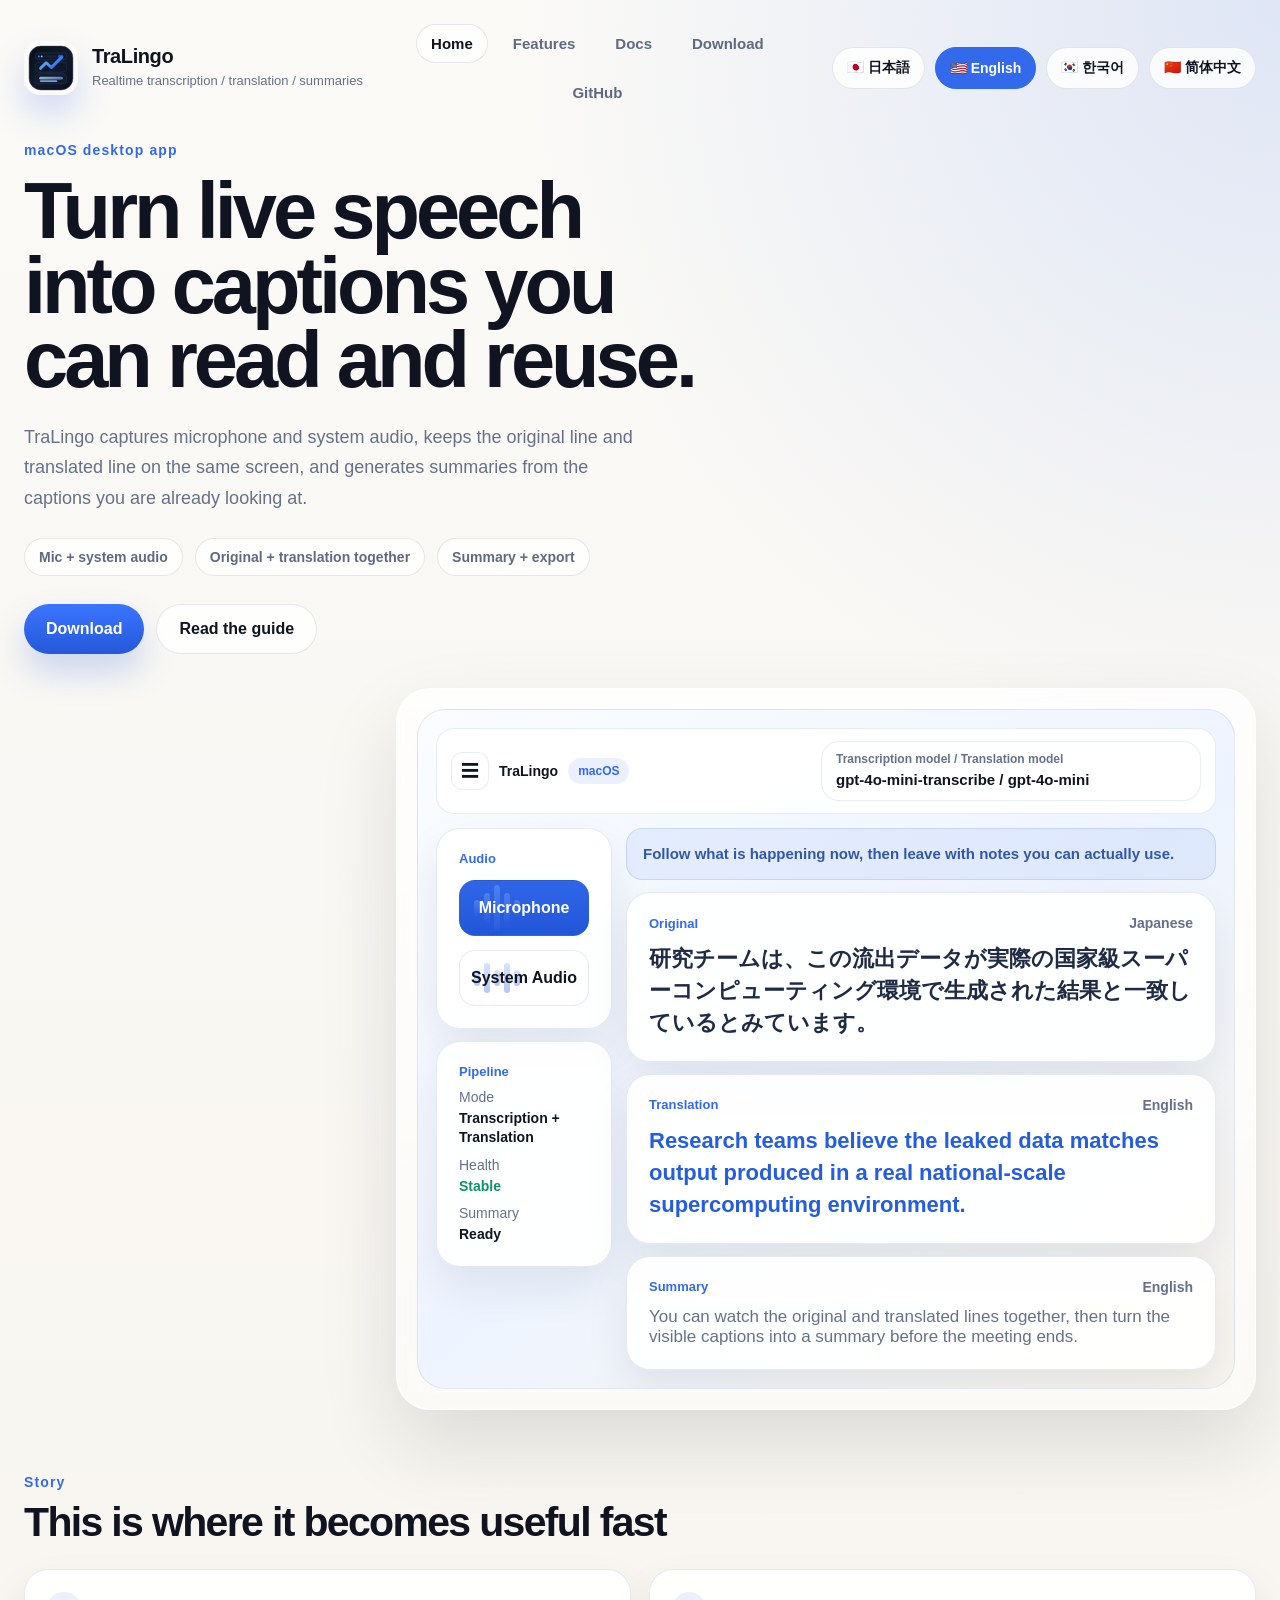
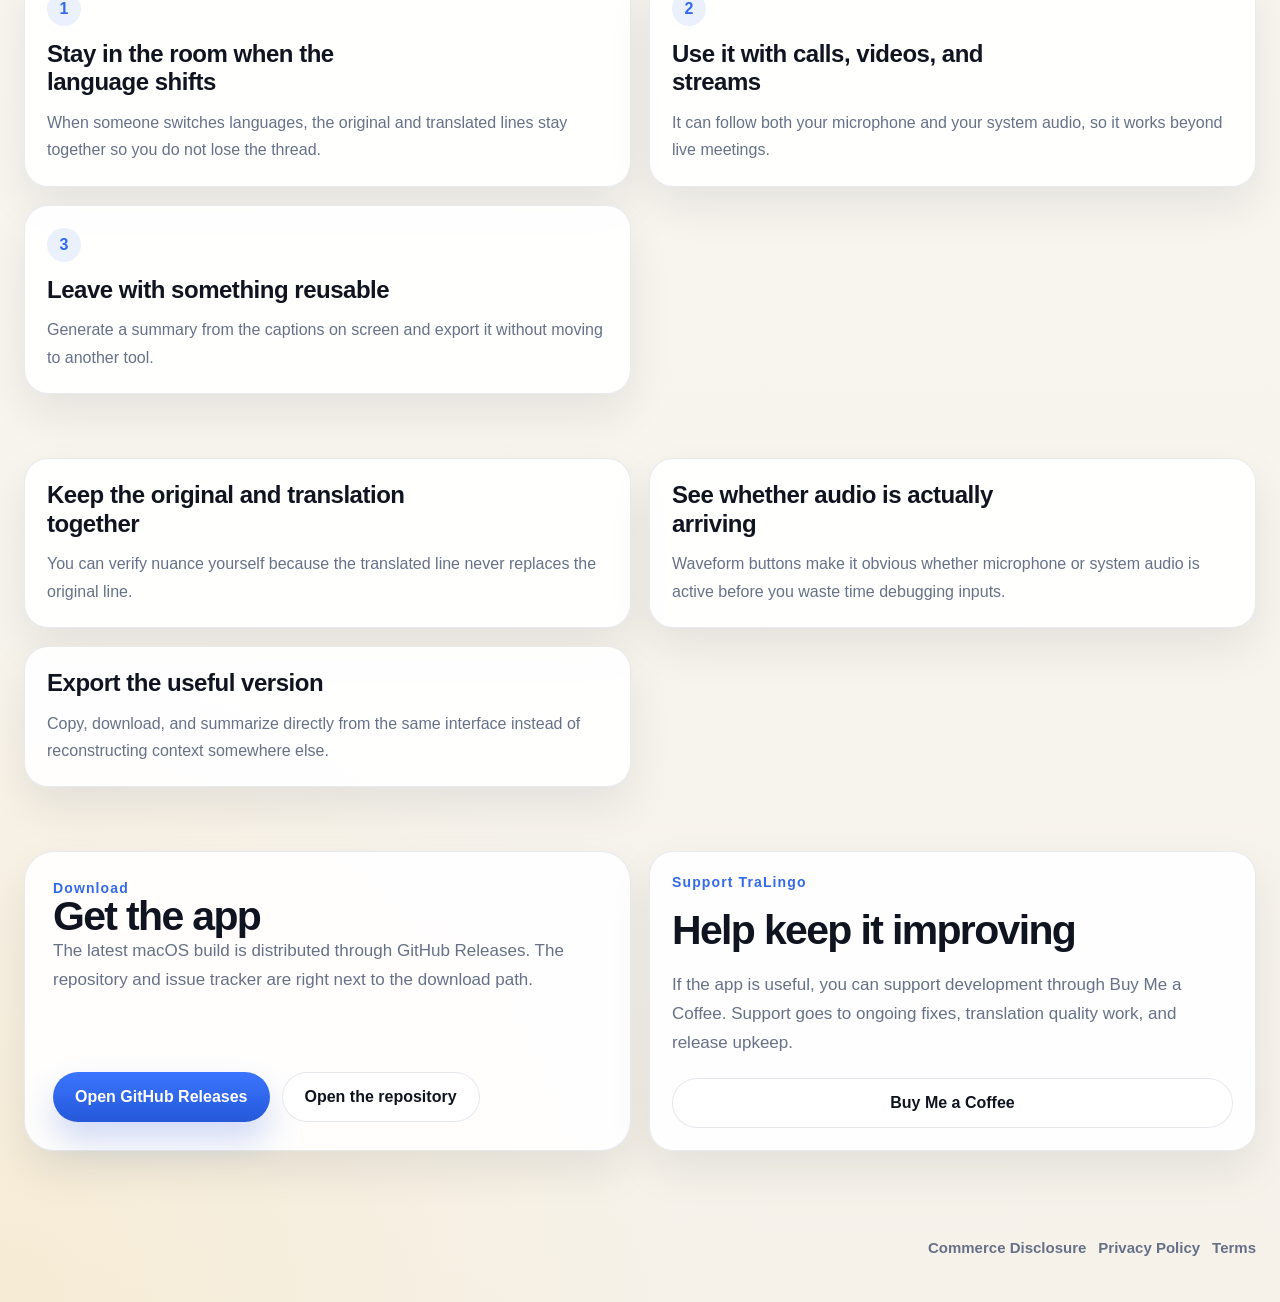
==== site/index.html @ 06166a8a "release: publish site and dmg" ====
<!DOCTYPE html>
<html lang="ja" data-page="home">
  <head>
    <meta charset="UTF-8" />
    <meta name="viewport" content="width=device-width, initial-scale=1.0" />
    <title>TraLingo</title>
    <meta
      name="description"
      content="TraLingo is a macOS app for live transcription, translation, summary generation, and export."
    />
    <link rel="icon" type="image/png" href="./assets/favicon.png" />
    <link rel="stylesheet" href="./styles.css" />
  </head>
  <body>
    <header class="site-header">
      <a class="brand-wrap" href="./index.html" aria-label="TraLingo Home">
        <img class="brand-mark" src="./assets/logo.svg" alt="TraLingo" />
        <div class="brand-copy">
          <div class="brand-name">TraLingo</div>
          <div class="brand-tag" data-i18n="brand_tag"></div>
        </div>
      </a>

      <nav class="nav-links">
        <a href="./index.html" data-i18n="nav_home"></a>
        <a href="./features.html" data-i18n="nav_features"></a>
        <a href="./docs.html" data-i18n="nav_docs"></a>
        <a href="https://github.com/nococoanolife/TraLingo/releases/latest" target="_blank" rel="noreferrer" data-i18n="nav_download"></a>
        <a href="https://github.com/nococoanolife/TraLingo" target="_blank" rel="noreferrer" data-i18n="nav_github"></a>
      </nav>

      <div class="lang-switcher">
        <button data-lang="ja">🇯🇵 日本語</button>
        <button data-lang="en">🇺🇸 English</button>
        <button data-lang="ko">🇰🇷 한국어</button>
        <button data-lang="zh">🇨🇳 简体中文</button>
      </div>
    </header>

    <main class="page">
      <section class="hero">
        <div class="hero-copy">
          <div class="eyebrow" data-i18n="home_eyebrow"></div>
          <h1 data-i18n="home_title"></h1>
          <p class="lede" data-i18n="home_lede"></p>

          <div class="hero-points">
            <span data-i18n="home_point_1"></span>
            <span data-i18n="home_point_2"></span>
            <span data-i18n="home_point_3"></span>
          </div>

          <div class="cta-row">
            <a class="button primary" href="https://github.com/nococoanolife/TraLingo/releases/latest" target="_blank" rel="noreferrer" data-i18n="home_cta_primary"></a>
            <a class="button secondary" href="./docs.html" data-i18n="home_cta_secondary"></a>
          </div>
        </div>

        <div class="hero-shot" aria-label="TraLingo UI preview">
          <div class="app-shell">
            <div class="app-topbar">
              <div class="app-left">
                <div class="app-menu">☰</div>
                <div class="app-title">TraLingo</div>
                <div class="app-badge">macOS</div>
              </div>
              <div class="app-model-chip">
                <div class="app-chip-label" data-i18n="home_mock_model_label"></div>
                <div class="app-chip-value">gpt-4o-mini-transcribe / gpt-4o-mini</div>
              </div>
            </div>

            <div class="app-body">
              <aside class="app-sidebar">
                <div class="sidebar-card">
                  <div class="sidebar-title" data-i18n="home_mock_audio_title"></div>
                  <button class="audio-toggle active">
                    <span class="audio-wave"><i></i><i class="mid"></i><i class="tall"></i><i class="mid"></i><i></i></span>
                    <span data-i18n="home_mock_mic_button"></span>
                  </button>
                  <button class="audio-toggle">
                    <span class="audio-wave"><i></i><i class="mid"></i><i></i><i class="mid"></i><i></i></span>
                    <span data-i18n="home_mock_system_button"></span>
                  </button>
                </div>

                <div class="sidebar-card">
                  <div class="sidebar-title" data-i18n="home_mock_pipeline_title"></div>
                  <div class="sidebar-row"><span data-i18n="home_mock_pipeline_mode_label"></span><strong data-i18n="home_mock_pipeline_mode_value"></strong></div>
                  <div class="sidebar-row"><span data-i18n="home_mock_pipeline_health_label"></span><strong class="ok" data-i18n="home_mock_pipeline_health_value"></strong></div>
                  <div class="sidebar-row"><span data-i18n="home_mock_pipeline_summary_label"></span><strong data-i18n="home_mock_pipeline_summary_value"></strong></div>
                </div>
              </aside>

              <section class="caption-panel">
                <div class="status-rail" data-i18n="home_mock_status"></div>

                <article class="caption-card">
                  <div class="caption-head">
                    <span class="caption-label" data-i18n="home_original_label"></span>
                    <span class="caption-meta" data-i18n="home_mock_original_meta"></span>
                  </div>
                  <p class="original-text" data-i18n="home_original_text"></p>
                </article>

                <article class="caption-card">
                  <div class="caption-head">
                    <span class="caption-label" data-i18n="home_translation_label"></span>
                    <span class="caption-meta" data-i18n="home_mock_translation_meta"></span>
                  </div>
                  <p class="translated-text" data-i18n="home_translation_text"></p>
                </article>

                <article class="caption-card summary-card">
                  <div class="caption-head">
                    <span class="caption-label" data-i18n="home_summary_label"></span>
                    <span class="caption-meta" data-i18n="home_mock_summary_meta"></span>
                  </div>
                  <p data-i18n="home_summary_text"></p>
                </article>
              </section>
            </div>
          </div>
        </div>
      </section>

      <section class="story">
        <div class="section-intro">
          <div class="eyebrow" data-i18n="story_eyebrow"></div>
          <h2 data-i18n="home_story_title"></h2>
        </div>

        <div class="story-grid">
          <article class="story-card">
            <span class="story-step">1</span>
            <h3 data-i18n="home_story_1_title"></h3>
            <p data-i18n="home_story_1_body"></p>
          </article>
          <article class="story-card">
            <span class="story-step">2</span>
            <h3 data-i18n="home_story_2_title"></h3>
            <p data-i18n="home_story_2_body"></p>
          </article>
          <article class="story-card">
            <span class="story-step">3</span>
            <h3 data-i18n="home_story_3_title"></h3>
            <p data-i18n="home_story_3_body"></p>
          </article>
        </div>
      </section>

      <section class="feature-strip">
        <article class="feature-card">
          <h3 data-i18n="home_feature_1_title"></h3>
          <p data-i18n="home_feature_1_body"></p>
        </article>
        <article class="feature-card">
          <h3 data-i18n="home_feature_2_title"></h3>
          <p data-i18n="home_feature_2_body"></p>
        </article>
        <article class="feature-card">
          <h3 data-i18n="home_feature_3_title"></h3>
          <p data-i18n="home_feature_3_body"></p>
        </article>
      </section>

      <section class="download-grid">
        <article class="download-panel">
          <div class="download-copy">
            <div class="eyebrow" data-i18n="nav_download"></div>
            <h2 data-i18n="home_download_title"></h2>
            <p data-i18n="home_download_body"></p>
          </div>

          <div class="download-actions">
            <a class="button primary" href="https://github.com/nococoanolife/TraLingo/releases/latest" target="_blank" rel="noreferrer" data-i18n="home_download_primary"></a>
            <a class="button secondary" href="https://github.com/nococoanolife/TraLingo" target="_blank" rel="noreferrer" data-i18n="home_download_secondary"></a>
          </div>
        </article>

        <article class="support-panel">
          <div class="eyebrow" data-i18n="support_eyebrow"></div>
          <h2 data-i18n="support_title"></h2>
          <p data-i18n="support_body"></p>
          <a class="button secondary" href="https://buymeacoffee.com/nococoanolife" target="_blank" rel="noreferrer" data-i18n="support_button"></a>
        </article>
      </section>
    </main>

    <footer class="site-footer">
      <div class="footer-links">
        <a href="./tokusho.html" data-i18n="nav_tokusho"></a>
        <a href="./privacy.html" data-i18n="nav_privacy"></a>
        <a href="./terms.html" data-i18n="nav_terms"></a>
      </div>
    </footer>

    <script src="./app.js"></script>
  </body>
</html>
---- site/styles.css ----
:root {
  color-scheme: light;
  --bg: #f6f2ea;
  --bg-top: #fbfaf7;
  --panel: rgba(255, 255, 255, 0.92);
  --panel-strong: rgba(255, 255, 255, 0.98);
  --border: rgba(44, 62, 102, 0.12);
  --text: #101420;
  --muted: #667188;
  --accent: #3369eb;
  --accent-soft: rgba(51, 105, 235, 0.1);
  --shadow: rgba(18, 28, 44, 0.12);
  --ok: #0f9169;
}

* {
  box-sizing: border-box;
}

html,
body {
  margin: 0;
  min-height: 100%;
  background:
    radial-gradient(circle at top right, rgba(51, 105, 235, 0.14), transparent 24%),
    radial-gradient(circle at bottom left, rgba(246, 204, 114, 0.18), transparent 22%),
    linear-gradient(180deg, var(--bg-top) 0%, var(--bg) 100%);
  color: var(--text);
  font-family:
    "SF Pro Display",
    "Avenir Next",
    "Helvetica Neue",
    "Noto Sans JP",
    "Noto Sans KR",
    "PingFang SC",
    sans-serif;
}

a {
  color: inherit;
  text-decoration: none;
}

img {
  max-width: 100%;
  display: block;
}

h1,
h2,
h3,
p {
  margin: 0;
}

.site-header,
.page,
.legal-main,
.site-footer {
  width: min(1400px, calc(100vw - 48px));
  margin: 0 auto;
}

.site-header {
  display: grid;
  grid-template-columns: auto 1fr auto;
  align-items: center;
  gap: 18px;
  padding: 24px 0 0;
}

.brand-wrap {
  display: inline-flex;
  align-items: center;
  gap: 14px;
  min-width: 0;
}

.brand-mark {
  width: 54px;
  height: 54px;
  border-radius: 16px;
  box-shadow: 0 18px 34px rgba(51, 105, 235, 0.22);
  flex-shrink: 0;
}

.brand-copy {
  min-width: 0;
}

.brand-name {
  font-size: 20px;
  font-weight: 800;
  letter-spacing: -0.02em;
}

.brand-tag {
  margin-top: 4px;
  font-size: 13px;
  line-height: 1.45;
  color: var(--muted);
}

.nav-links {
  display: inline-flex;
  align-items: center;
  justify-content: center;
  gap: 10px;
  flex-wrap: wrap;
  min-width: 0;
}

.nav-links a {
  padding: 10px 14px;
  border: 1px solid transparent;
  border-radius: 999px;
  font-size: 15px;
  font-weight: 700;
  color: #5f6a82;
  transition: background 160ms ease, border-color 160ms ease, color 160ms ease;
}

.nav-links a:hover,
.nav-links a.active {
  background: rgba(255, 255, 255, 0.76);
  border-color: var(--border);
  color: var(--text);
}

.lang-switcher {
  display: inline-flex;
  align-items: center;
  gap: 10px;
  flex-wrap: wrap;
  justify-content: flex-end;
}

.lang-switcher button {
  border: 1px solid var(--border);
  background: rgba(255, 255, 255, 0.82);
  color: var(--text);
  border-radius: 999px;
  min-height: 42px;
  padding: 0 14px;
  font-size: 14px;
  font-weight: 700;
  cursor: pointer;
  transition: transform 160ms ease, border-color 160ms ease, background 160ms ease;
}

.lang-switcher button:hover {
  transform: translateY(-1px);
}

.lang-switcher button.active {
  background: var(--accent);
  border-color: var(--accent);
  color: #fff;
}

.page,
.legal-main {
  padding: 30px 0 88px;
}

.hero {
  display: grid;
  grid-template-columns: minmax(0, 0.88fr) minmax(0, 1.12fr);
  gap: 34px;
  align-items: center;
}

.eyebrow {
  font-size: 14px;
  font-weight: 800;
  color: var(--accent);
  letter-spacing: 0.08em;
}

h1 {
  margin-top: 16px;
  font-size: clamp(44px, 6.2vw, 92px);
  line-height: 0.94;
  letter-spacing: -0.05em;
  max-width: 680px;
}

h2 {
  font-size: clamp(32px, 3.2vw, 48px);
  line-height: 1;
  letter-spacing: -0.04em;
}

h3 {
  font-size: 24px;
  line-height: 1.2;
  letter-spacing: -0.02em;
}

.lede,
.story-card p,
.feature-card p,
.feature-detail-card p,
.download-copy p,
.support-panel p,
.legal-card p,
.step-card p {
  color: var(--muted);
  line-height: 1.7;
}

.lede {
  margin-top: 24px;
  max-width: 620px;
  font-size: 18px;
}

.hero-points,
.cta-row,
.download-actions,
.footer-links {
  display: flex;
  gap: 12px;
  flex-wrap: wrap;
}

.hero-points {
  margin-top: 24px;
}

.hero-points span {
  padding: 10px 14px;
  border-radius: 999px;
  background: rgba(255, 255, 255, 0.76);
  border: 1px solid var(--border);
  color: #5f6a82;
  font-size: 14px;
  font-weight: 700;
}

.cta-row {
  margin-top: 28px;
}

.button {
  display: inline-flex;
  align-items: center;
  justify-content: center;
  min-height: 50px;
  padding: 0 22px;
  border-radius: 999px;
  font-weight: 800;
  transition: transform 160ms ease;
}

.button:hover {
  transform: translateY(-1px);
}

.button.primary {
  background: linear-gradient(180deg, #3b75ff, #2558d9);
  color: #fff;
  box-shadow: 0 18px 34px rgba(37, 88, 217, 0.22);
}

.button.secondary {
  background: rgba(255, 255, 255, 0.82);
  border: 1px solid var(--border);
  color: var(--text);
}

.hero-shot {
  width: min(100%, 860px);
  margin-left: auto;
  padding: 20px;
  border-radius: 34px;
  background: linear-gradient(180deg, rgba(255, 255, 255, 0.76), rgba(255, 255, 255, 0.44));
  border: 1px solid rgba(255, 255, 255, 0.92);
  box-shadow: 0 34px 80px var(--shadow);
  backdrop-filter: blur(18px);
  overflow: hidden;
}

.app-shell {
  border-radius: 28px;
  padding: 18px;
  background: linear-gradient(145deg, #fafcff 0%, #eef4ff 52%, #f9f5ee 100%);
  border: 1px solid rgba(92, 112, 152, 0.14);
  overflow: hidden;
}

.app-topbar {
  display: flex;
  justify-content: space-between;
  align-items: center;
  gap: 14px;
  padding: 12px 14px;
  border-radius: 18px;
  background: rgba(255, 255, 255, 0.92);
  border: 1px solid rgba(96, 120, 168, 0.14);
}

.app-left {
  display: flex;
  align-items: center;
  gap: 10px;
  min-width: 0;
}

.app-menu {
  width: 38px;
  height: 38px;
  border-radius: 12px;
  display: inline-flex;
  align-items: center;
  justify-content: center;
  background: #fff;
  border: 1px solid rgba(86, 104, 142, 0.12);
  font-size: 18px;
}

.app-title {
  font-size: 14px;
  font-weight: 800;
}

.app-badge {
  padding: 6px 10px;
  border-radius: 999px;
  background: var(--accent-soft);
  color: var(--accent);
  font-size: 12px;
  font-weight: 800;
}

.app-model-chip {
  min-width: 0;
  width: min(100%, 380px);
  padding: 10px 14px;
  border-radius: 18px;
  background: rgba(255, 255, 255, 0.88);
  border: 1px solid rgba(86, 104, 142, 0.12);
}

.app-chip-label {
  font-size: 12px;
  color: var(--muted);
  font-weight: 700;
}

.app-chip-value {
  margin-top: 4px;
  font-size: 15px;
  font-weight: 800;
  line-height: 1.35;
  overflow-wrap: anywhere;
}

.app-body {
  display: grid;
  grid-template-columns: 176px minmax(0, 1fr);
  gap: 14px;
  margin-top: 14px;
  min-width: 0;
}

.app-sidebar {
  width: auto;
  min-width: 0;
  display: flex;
  flex-direction: column;
  gap: 12px;
}

.sidebar-card,
.caption-card,
.story-card,
.feature-card,
.feature-detail-card,
.download-panel,
.support-panel,
.legal-card,
.step-card {
  border: 1px solid rgba(86, 104, 142, 0.14);
  background: var(--panel);
  box-shadow: 0 20px 44px rgba(16, 24, 40, 0.08);
}

.sidebar-card,
.story-card,
.feature-card,
.feature-detail-card,
.support-panel,
.legal-card,
.step-card {
  padding: 22px;
  border-radius: 24px;
}

.sidebar-title,
.caption-label {
  font-size: 13px;
  font-weight: 800;
  color: var(--accent);
}

.audio-toggle {
  position: relative;
  width: 100%;
  min-height: 56px;
  margin-top: 14px;
  border-radius: 16px;
  border: 1px solid rgba(86, 104, 142, 0.14);
  background: #fff;
  color: var(--text);
  cursor: pointer;
  overflow: hidden;
  font-size: 16px;
  font-weight: 800;
}

.audio-toggle.active {
  background: linear-gradient(180deg, #2f66e7, #2256d8);
  color: #fff;
}

.audio-toggle > span:last-child {
  position: relative;
  z-index: 1;
}

.audio-wave {
  position: absolute;
  inset: 0;
  display: flex;
  align-items: center;
  justify-content: stretch;
  gap: 4px;
  padding: 0 14px;
  opacity: 0.36;
}

.audio-wave i {
  display: block;
  width: 6px;
  height: 30%;
  border-radius: 999px;
  background: linear-gradient(180deg, #8cb3ff 0%, #2f66e7 100%);
}

.audio-wave i.mid {
  height: 56%;
}

.audio-wave i.tall {
  height: 86%;
}

.sidebar-row {
  display: flex;
  flex-direction: column;
  align-items: flex-start;
  margin-top: 10px;
  gap: 4px;
  font-size: 14px;
  color: var(--muted);
}

.sidebar-row strong {
  color: var(--text);
  text-align: left;
  line-height: 1.35;
  overflow-wrap: anywhere;
}

.sidebar-row .ok {
  color: var(--ok);
}

.caption-panel {
  flex: 1;
  display: flex;
  flex-direction: column;
  gap: 12px;
  min-width: 0;
}

.status-rail {
  padding: 14px 16px;
  border-radius: 16px;
  background: rgba(47, 102, 231, 0.08);
  border: 1px solid rgba(71, 116, 217, 0.18);
  color: #3157a5;
  font-size: 15px;
  line-height: 1.5;
  font-weight: 700;
  overflow-wrap: anywhere;
}

.caption-card {
  padding: 22px;
  border-radius: 24px;
  min-width: 0;
  overflow: hidden;
}

.caption-head {
  display: flex;
  justify-content: space-between;
  align-items: center;
  gap: 10px;
  margin-bottom: 12px;
}

.caption-meta {
  font-size: 14px;
  color: var(--muted);
  font-weight: 700;
}

.original-text,
.translated-text {
  font-size: 22px;
  line-height: 1.45;
  word-break: break-word;
  overflow-wrap: anywhere;
}

.original-text {
  font-weight: 760;
  color: #1f2b44;
}

.translated-text {
  font-weight: 760;
  color: #255edd;
}

.summary-card p {
  font-size: 17px;
  color: var(--muted);
}

.story,
.feature-strip,
.download-grid,
.legal-page,
.feature-detail-grid,
.steps-grid,
.screenshot-section {
  margin-top: 64px;
}

.section-intro {
  display: flex;
  flex-direction: column;
  gap: 12px;
  margin-bottom: 26px;
}

.section-intro.compact {
  margin-bottom: 18px;
}

.story-grid,
.feature-strip,
.feature-detail-grid,
.steps-grid,
.screenshot-grid,
.download-grid {
  display: grid;
  grid-template-columns: repeat(3, minmax(0, 1fr));
  gap: 18px;
}

.story-step {
  display: inline-flex;
  align-items: center;
  justify-content: center;
  width: 34px;
  height: 34px;
  border-radius: 999px;
  background: var(--accent-soft);
  color: var(--accent);
  font-weight: 800;
  margin-bottom: 14px;
}

.story-card h3,
.feature-card h3,
.feature-detail-card h3,
.step-card h3 {
  max-width: 28ch;
}

.story-card p,
.feature-card p,
.feature-detail-card p,
.step-card p {
  margin-top: 12px;
  font-size: 16px;
}

.download-grid {
  grid-template-columns: minmax(0, 1.3fr) minmax(320px, 0.7fr);
}

.download-panel,
.support-panel {
  display: flex;
  flex-direction: column;
  justify-content: space-between;
  gap: 20px;
}

.download-panel {
  padding: 28px;
  border-radius: 30px;
}

.download-copy p,
.support-panel p {
  font-size: 17px;
}

.support-panel {
  min-height: 100%;
}

.screenshot-grid {
  grid-template-columns: repeat(3, minmax(0, 1fr));
}

.shot-placeholder {
  min-height: 220px;
  border-radius: 22px;
  border: 1px dashed rgba(86, 104, 142, 0.24);
  background: rgba(255, 255, 255, 0.64);
  display: flex;
  align-items: center;
  justify-content: center;
  padding: 24px;
  color: var(--muted);
  font-size: 15px;
  line-height: 1.6;
  text-align: center;
}

.shot-placeholder.small {
  min-height: 160px;
  margin-top: 16px;
}

.site-footer {
  display: flex;
  justify-content: flex-end;
  padding: 0 0 46px;
}

.footer-links {
  justify-content: flex-end;
}

.footer-links a {
  color: var(--muted);
  font-size: 15px;
  font-weight: 600;
}

.legal-page {
  display: flex;
  flex-direction: column;
  gap: 18px;
}

.legal-card h3 {
  font-size: 20px;
  margin-bottom: 10px;
}

.legal-card p,
.legal-card li,
.legal-card dd {
  font-size: 16px;
  color: var(--muted);
  line-height: 1.75;
}

.legal-card dl {
  display: grid;
  grid-template-columns: 200px 1fr;
  gap: 12px 18px;
}

.legal-card dt {
  font-weight: 800;
}

.legal-note {
  padding: 14px 16px;
  border-radius: 16px;
  background: rgba(47, 102, 231, 0.08);
  border: 1px solid rgba(71, 116, 217, 0.18);
  color: #3157a5;
  font-size: 14px;
  line-height: 1.55;
}

@media (max-width: 1280px) {
  .hero {
    grid-template-columns: 1fr;
  }

  .story-grid,
  .feature-strip,
  .feature-detail-grid,
  .steps-grid,
  .screenshot-grid,
  .download-grid {
    grid-template-columns: 1fr 1fr;
  }
}

@media (max-width: 920px) {
  .site-header {
    grid-template-columns: 1fr;
    justify-items: start;
  }

  .nav-links,
  .lang-switcher {
    justify-content: flex-start;
  }

  .story-grid,
  .feature-strip,
  .feature-detail-grid,
  .steps-grid,
  .screenshot-grid,
  .download-grid {
    grid-template-columns: 1fr;
  }

  .app-body {
    flex-direction: column;
    grid-template-columns: 1fr;
  }

  .app-sidebar {
    width: 100%;
  }
}

@media (max-width: 640px) {
  .site-header,
  .page,
  .legal-main,
  .site-footer {
    width: min(100vw - 28px, 100%);
  }

  .brand-wrap {
    gap: 10px;
  }

  .brand-mark {
    width: 46px;
    height: 46px;
  }

  .brand-name {
    font-size: 18px;
  }

  .app-topbar {
    flex-direction: column;
    align-items: flex-start;
  }

  .app-model-chip {
    min-width: 0;
    width: 100%;
  }

  .legal-card dl {
    grid-template-columns: 1fr;
  }
}
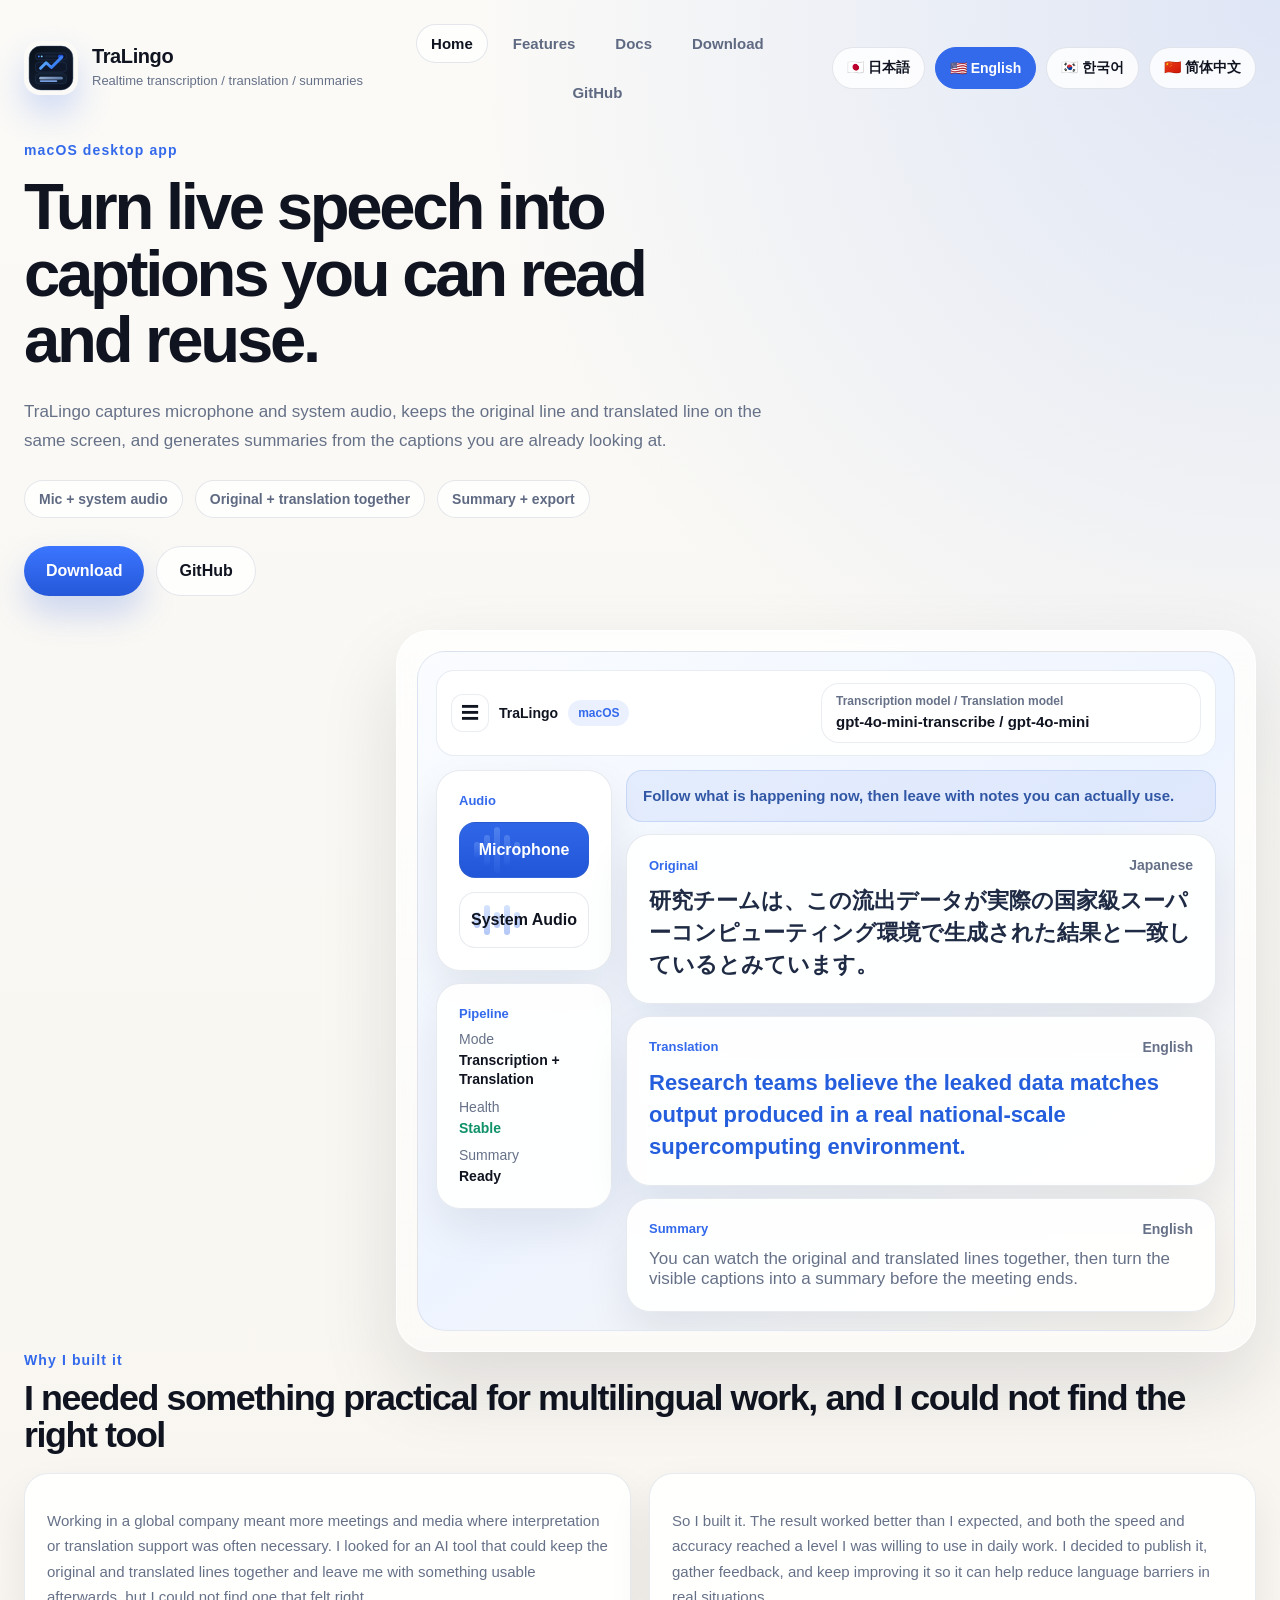
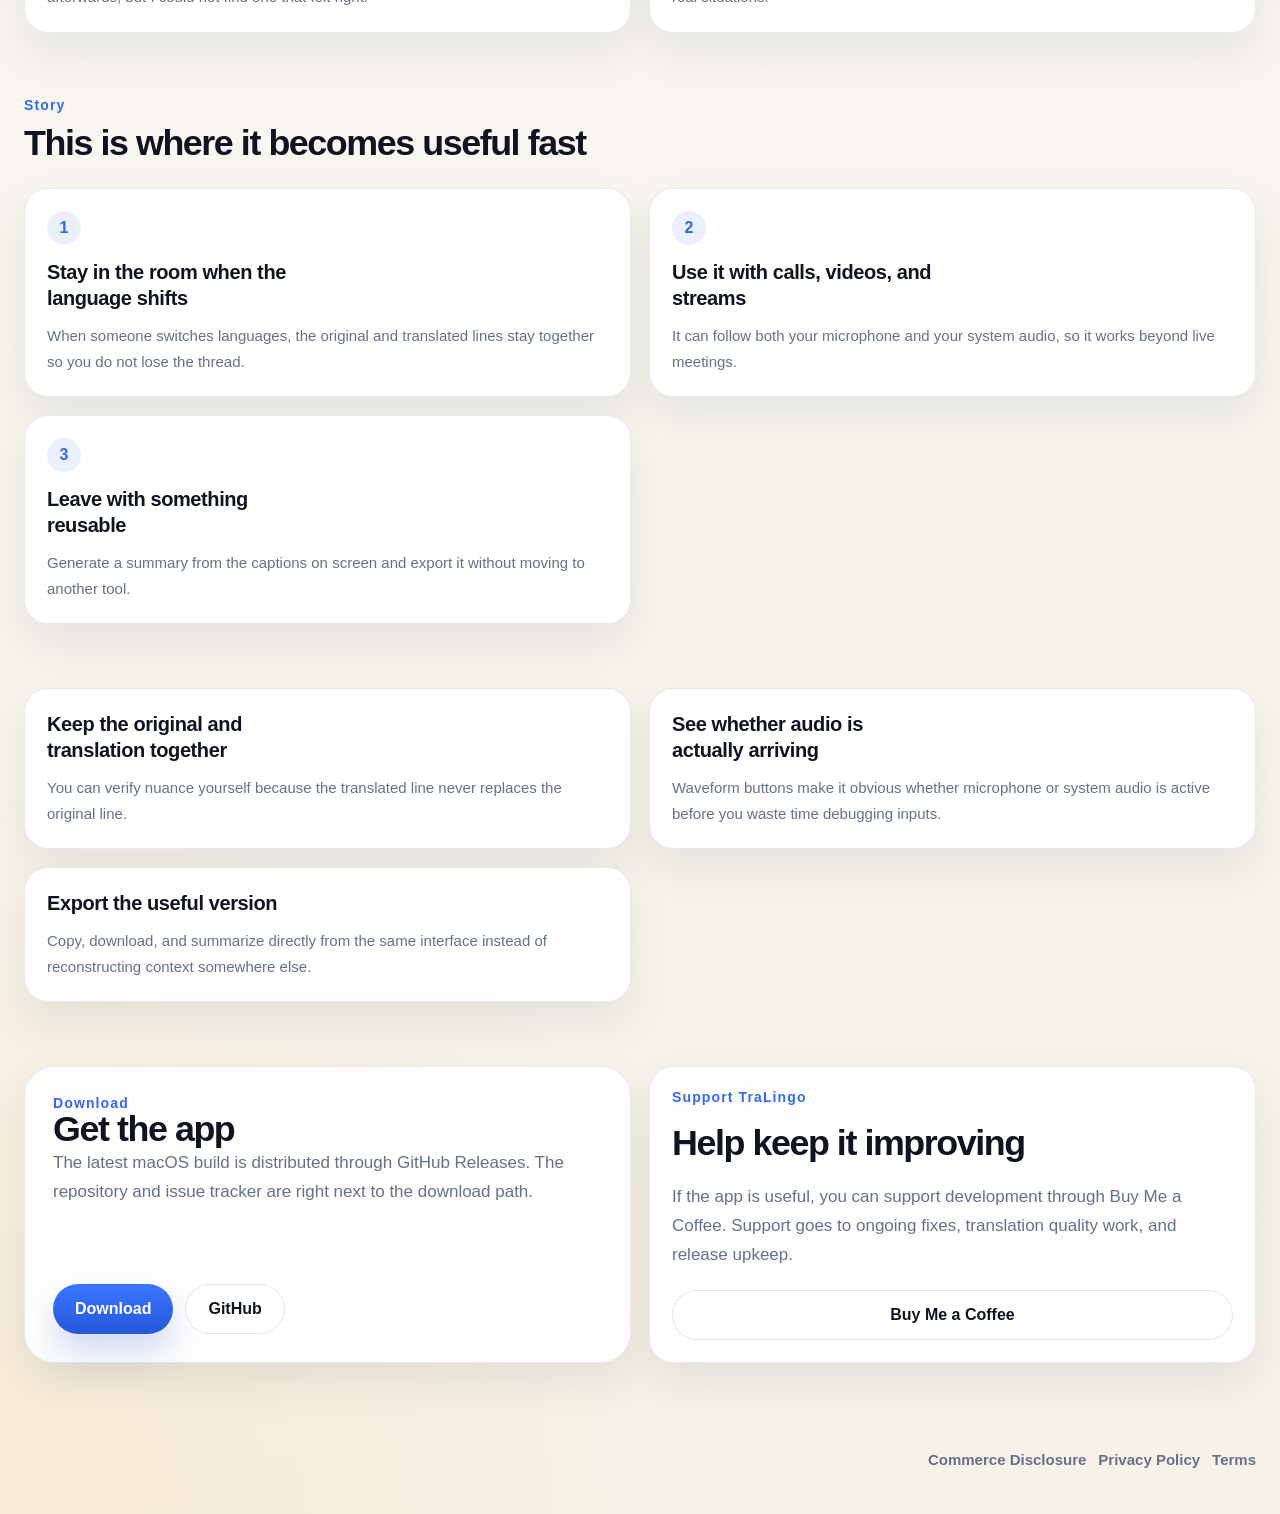
==== commit ebe3d3ef: "docs: refine public site copy and layout" ====
--- a/site/index.html
+++ b/site/index.html
@@ -52,7 +52,7 @@
 
           <div class="cta-row">
             <a class="button primary" href="https://github.com/nococoanolife/TraLingo/releases/latest" target="_blank" rel="noreferrer" data-i18n="home_cta_primary"></a>
-            <a class="button secondary" href="./docs.html" data-i18n="home_cta_secondary"></a>
+            <a class="button secondary" href="https://github.com/nococoanolife/TraLingo" target="_blank" rel="noreferrer" data-i18n="home_cta_secondary"></a>
           </div>
         </div>
 
@@ -124,6 +124,21 @@
         </div>
       </section>
 
+      <section class="origin-section">
+        <div class="section-intro compact">
+          <div class="eyebrow" data-i18n="origin_eyebrow"></div>
+          <h2 data-i18n="origin_title"></h2>
+        </div>
+        <div class="origin-grid">
+          <article class="feature-detail-card">
+            <p data-i18n="origin_body_1"></p>
+          </article>
+          <article class="feature-detail-card">
+            <p data-i18n="origin_body_2"></p>
+          </article>
+        </div>
+      </section>
+
       <section class="story">
         <div class="section-intro">
           <div class="eyebrow" data-i18n="story_eyebrow"></div>
--- a/site/styles.css
+++ b/site/styles.css
@@ -179,21 +179,21 @@
 
 h1 {
   margin-top: 16px;
-  font-size: clamp(44px, 6.2vw, 92px);
-  line-height: 0.94;
+  font-size: clamp(36px, 5.1vw, 72px);
+  line-height: 1.02;
   letter-spacing: -0.05em;
   max-width: 680px;
 }
 
 h2 {
-  font-size: clamp(32px, 3.2vw, 48px);
-  line-height: 1;
+  font-size: clamp(28px, 2.8vw, 40px);
+  line-height: 1.05;
   letter-spacing: -0.04em;
 }
 
 h3 {
-  font-size: 24px;
-  line-height: 1.2;
+  font-size: 20px;
+  line-height: 1.3;
   letter-spacing: -0.02em;
 }
 
@@ -211,8 +211,8 @@
 
 .lede {
   margin-top: 24px;
-  max-width: 620px;
-  font-size: 18px;
+  max-width: 740px;
+  font-size: 17px;
 }
 
 .hero-points,
@@ -569,8 +569,12 @@
 .screenshot-grid,
 .download-grid {
   display: grid;
+  grid-template-columns: repeat(2, minmax(0, 1fr));
+  gap: 18px;
+}
+
+.story-grid {
   grid-template-columns: repeat(3, minmax(0, 1fr));
-  gap: 18px;
 }
 
 .story-step {
@@ -590,7 +594,7 @@
 .feature-card h3,
 .feature-detail-card h3,
 .step-card h3 {
-  max-width: 28ch;
+  max-width: 24ch;
 }
 
 .story-card p,
@@ -598,7 +602,13 @@
 .feature-detail-card p,
 .step-card p {
   margin-top: 12px;
-  font-size: 16px;
+  font-size: 15px;
+}
+
+.origin-grid {
+  display: grid;
+  grid-template-columns: repeat(2, minmax(0, 1fr));
+  gap: 18px;
 }
 
 .download-grid {
@@ -716,6 +726,7 @@
   .feature-detail-grid,
   .steps-grid,
   .screenshot-grid,
+  .origin-grid,
   .download-grid {
     grid-template-columns: 1fr 1fr;
   }
@@ -737,6 +748,7 @@
   .feature-detail-grid,
   .steps-grid,
   .screenshot-grid,
+  .origin-grid,
   .download-grid {
     grid-template-columns: 1fr;
   }
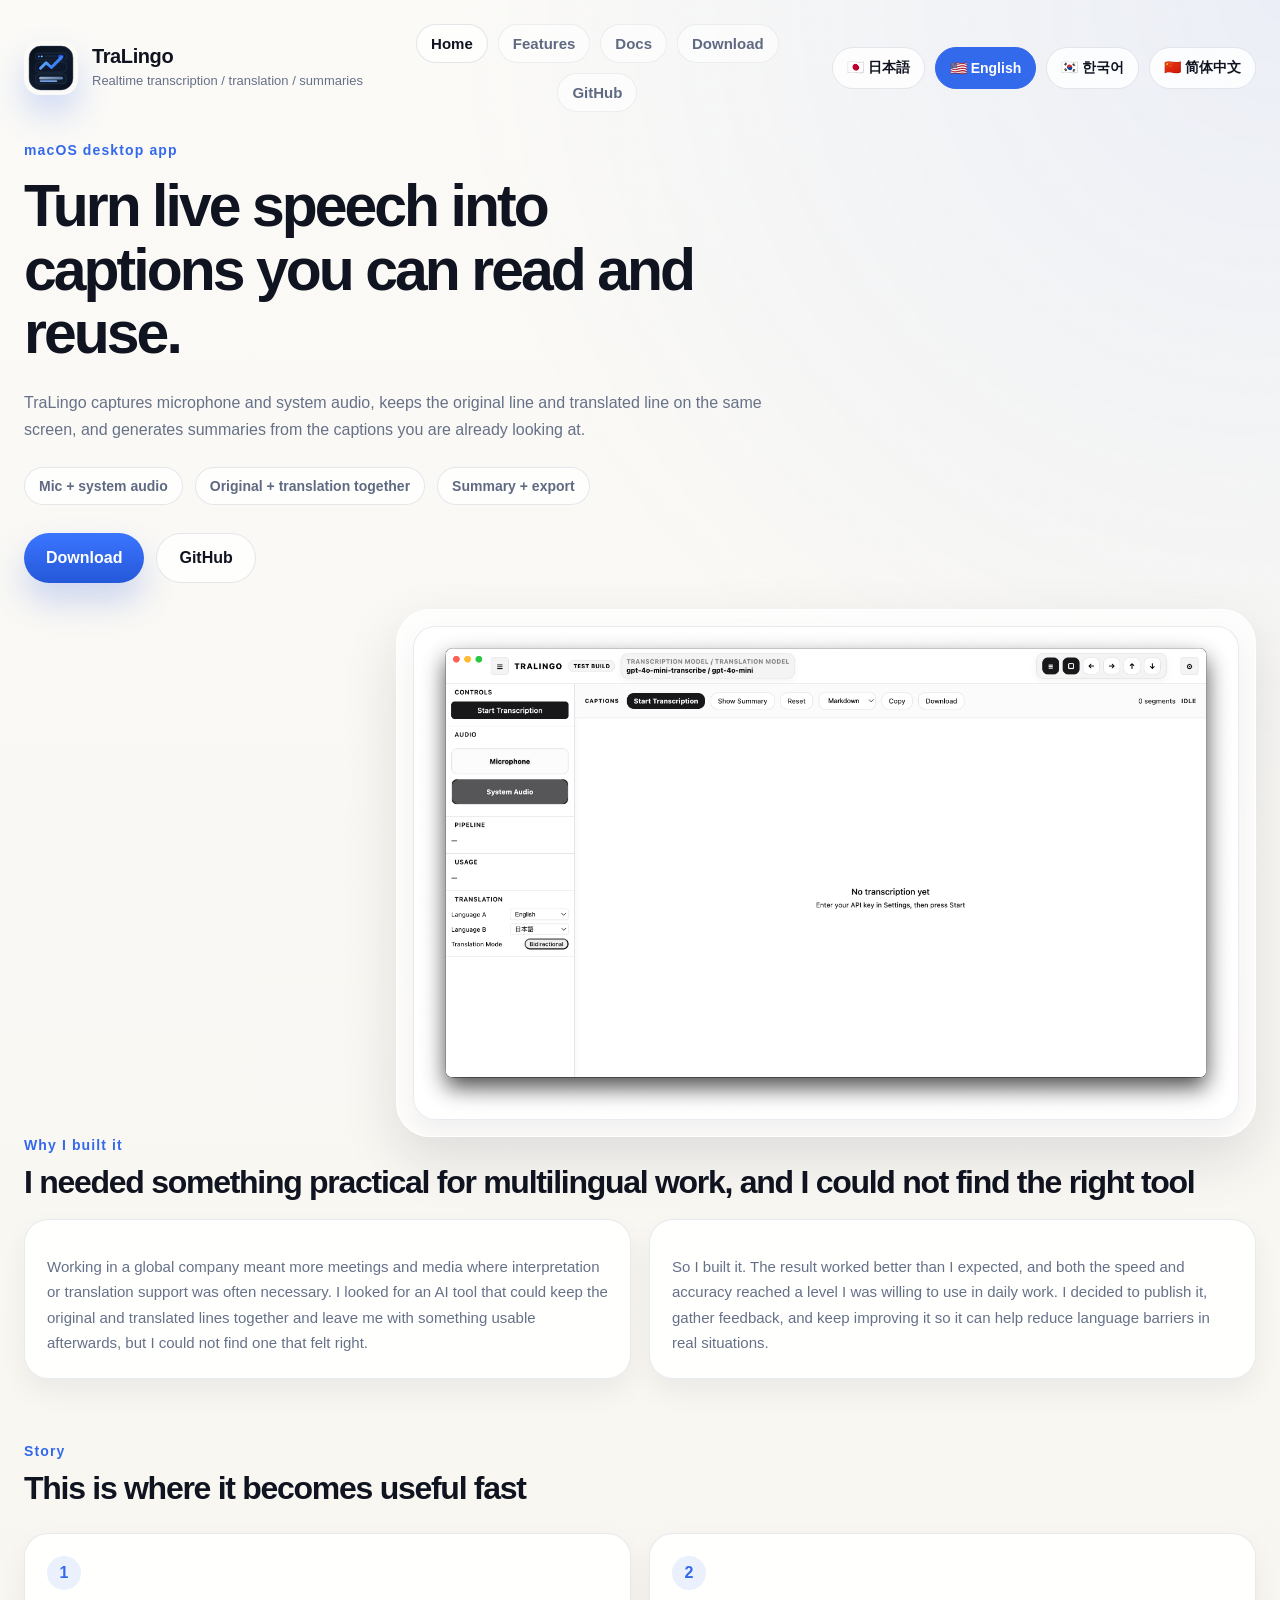
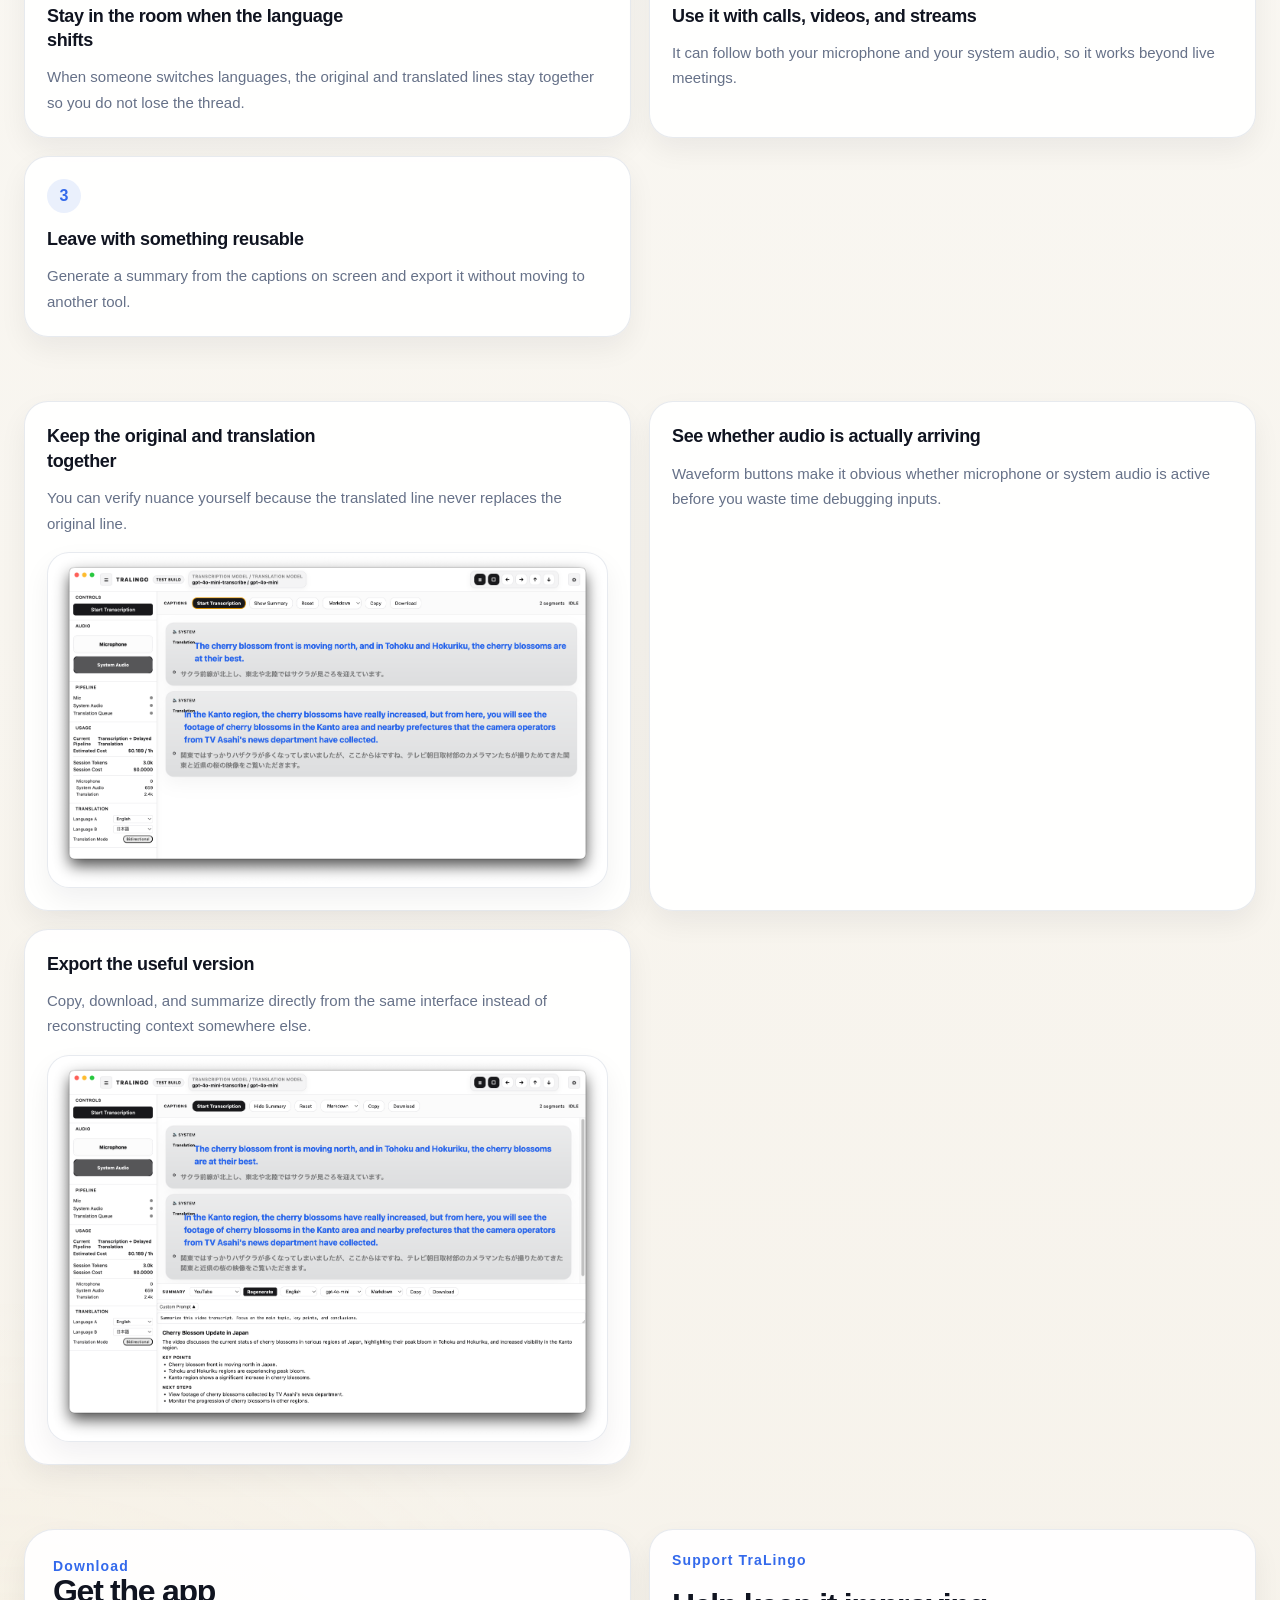
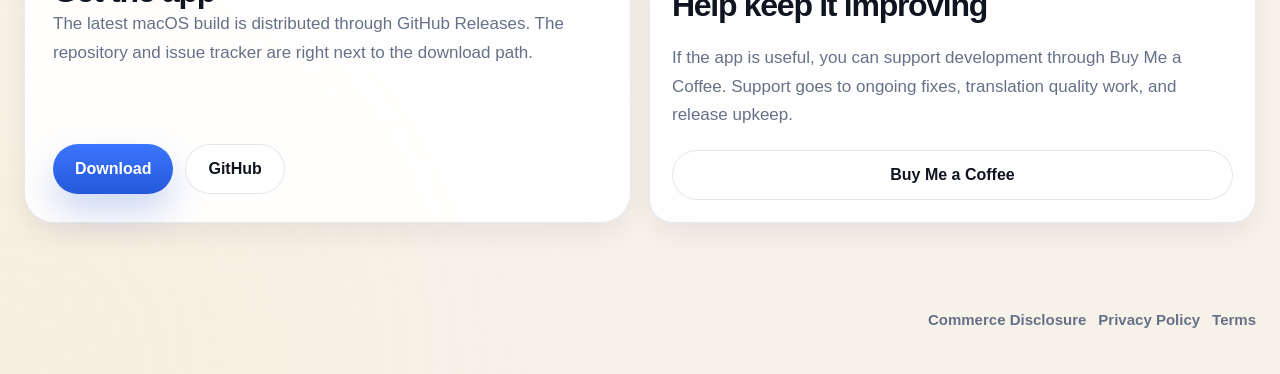
==== commit 0613c9a0: "docs: add screenshots and setup links" ====
--- a/site/index.html
+++ b/site/index.html
@@ -57,70 +57,9 @@
         </div>
 
         <div class="hero-shot" aria-label="TraLingo UI preview">
-          <div class="app-shell">
-            <div class="app-topbar">
-              <div class="app-left">
-                <div class="app-menu">☰</div>
-                <div class="app-title">TraLingo</div>
-                <div class="app-badge">macOS</div>
-              </div>
-              <div class="app-model-chip">
-                <div class="app-chip-label" data-i18n="home_mock_model_label"></div>
-                <div class="app-chip-value">gpt-4o-mini-transcribe / gpt-4o-mini</div>
-              </div>
-            </div>
-
-            <div class="app-body">
-              <aside class="app-sidebar">
-                <div class="sidebar-card">
-                  <div class="sidebar-title" data-i18n="home_mock_audio_title"></div>
-                  <button class="audio-toggle active">
-                    <span class="audio-wave"><i></i><i class="mid"></i><i class="tall"></i><i class="mid"></i><i></i></span>
-                    <span data-i18n="home_mock_mic_button"></span>
-                  </button>
-                  <button class="audio-toggle">
-                    <span class="audio-wave"><i></i><i class="mid"></i><i></i><i class="mid"></i><i></i></span>
-                    <span data-i18n="home_mock_system_button"></span>
-                  </button>
-                </div>
-
-                <div class="sidebar-card">
-                  <div class="sidebar-title" data-i18n="home_mock_pipeline_title"></div>
-                  <div class="sidebar-row"><span data-i18n="home_mock_pipeline_mode_label"></span><strong data-i18n="home_mock_pipeline_mode_value"></strong></div>
-                  <div class="sidebar-row"><span data-i18n="home_mock_pipeline_health_label"></span><strong class="ok" data-i18n="home_mock_pipeline_health_value"></strong></div>
-                  <div class="sidebar-row"><span data-i18n="home_mock_pipeline_summary_label"></span><strong data-i18n="home_mock_pipeline_summary_value"></strong></div>
-                </div>
-              </aside>
-
-              <section class="caption-panel">
-                <div class="status-rail" data-i18n="home_mock_status"></div>
-
-                <article class="caption-card">
-                  <div class="caption-head">
-                    <span class="caption-label" data-i18n="home_original_label"></span>
-                    <span class="caption-meta" data-i18n="home_mock_original_meta"></span>
-                  </div>
-                  <p class="original-text" data-i18n="home_original_text"></p>
-                </article>
-
-                <article class="caption-card">
-                  <div class="caption-head">
-                    <span class="caption-label" data-i18n="home_translation_label"></span>
-                    <span class="caption-meta" data-i18n="home_mock_translation_meta"></span>
-                  </div>
-                  <p class="translated-text" data-i18n="home_translation_text"></p>
-                </article>
-
-                <article class="caption-card summary-card">
-                  <div class="caption-head">
-                    <span class="caption-label" data-i18n="home_summary_label"></span>
-                    <span class="caption-meta" data-i18n="home_mock_summary_meta"></span>
-                  </div>
-                  <p data-i18n="home_summary_text"></p>
-                </article>
-              </section>
-            </div>
-          </div>
+          <figure class="screenshot-frame">
+            <img class="screenshot-image" src="./assets/screenshots/home-main.png" alt="TraLingo home screen" />
+          </figure>
         </div>
       </section>
 
@@ -168,6 +107,9 @@
         <article class="feature-card">
           <h3 data-i18n="home_feature_1_title"></h3>
           <p data-i18n="home_feature_1_body"></p>
+          <figure class="inline-shot">
+            <img class="screenshot-image" src="./assets/screenshots/home-live-translation.png" alt="TraLingo realtime transcription and translation" />
+          </figure>
         </article>
         <article class="feature-card">
           <h3 data-i18n="home_feature_2_title"></h3>
@@ -176,6 +118,9 @@
         <article class="feature-card">
           <h3 data-i18n="home_feature_3_title"></h3>
           <p data-i18n="home_feature_3_body"></p>
+          <figure class="inline-shot">
+            <img class="screenshot-image" src="./assets/screenshots/home-summary.png" alt="TraLingo summary panel" />
+          </figure>
         </article>
       </section>
 
--- a/site/styles.css
+++ b/site/styles.css
@@ -22,8 +22,8 @@
   margin: 0;
   min-height: 100%;
   background:
-    radial-gradient(circle at top right, rgba(51, 105, 235, 0.14), transparent 24%),
-    radial-gradient(circle at bottom left, rgba(246, 204, 114, 0.18), transparent 22%),
+    radial-gradient(circle at top right, rgba(51, 105, 235, 0.08), transparent 22%),
+    radial-gradient(circle at bottom left, rgba(246, 204, 114, 0.1), transparent 18%),
     linear-gradient(180deg, var(--bg-top) 0%, var(--bg) 100%);
   color: var(--text);
   font-family:
@@ -112,11 +112,12 @@
 
 .nav-links a {
   padding: 10px 14px;
-  border: 1px solid transparent;
+  border: 1px solid rgba(44, 62, 102, 0.08);
   border-radius: 999px;
   font-size: 15px;
   font-weight: 700;
   color: #5f6a82;
+  background: rgba(255, 255, 255, 0.58);
   transition: background 160ms ease, border-color 160ms ease, color 160ms ease;
 }
 
@@ -165,8 +166,8 @@
 
 .hero {
   display: grid;
-  grid-template-columns: minmax(0, 0.88fr) minmax(0, 1.12fr);
-  gap: 34px;
+  grid-template-columns: minmax(0, 0.96fr) minmax(0, 1.04fr);
+  gap: 26px;
   align-items: center;
 }
 
@@ -179,21 +180,21 @@
 
 h1 {
   margin-top: 16px;
-  font-size: clamp(36px, 5.1vw, 72px);
-  line-height: 1.02;
+  font-size: clamp(32px, 4.6vw, 60px);
+  line-height: 1.08;
   letter-spacing: -0.05em;
-  max-width: 680px;
+  max-width: 740px;
 }
 
 h2 {
-  font-size: clamp(28px, 2.8vw, 40px);
-  line-height: 1.05;
+  font-size: clamp(26px, 2.5vw, 34px);
+  line-height: 1.12;
   letter-spacing: -0.04em;
 }
 
 h3 {
-  font-size: 20px;
-  line-height: 1.3;
+  font-size: 18px;
+  line-height: 1.35;
   letter-spacing: -0.02em;
 }
 
@@ -211,8 +212,8 @@
 
 .lede {
   margin-top: 24px;
-  max-width: 740px;
-  font-size: 17px;
+  max-width: 780px;
+  font-size: 16px;
 }
 
 .hero-points,
@@ -272,12 +273,12 @@
 .hero-shot {
   width: min(100%, 860px);
   margin-left: auto;
-  padding: 20px;
+  padding: 16px;
   border-radius: 34px;
-  background: linear-gradient(180deg, rgba(255, 255, 255, 0.76), rgba(255, 255, 255, 0.44));
+  background: rgba(255, 255, 255, 0.74);
   border: 1px solid rgba(255, 255, 255, 0.92);
-  box-shadow: 0 34px 80px var(--shadow);
-  backdrop-filter: blur(18px);
+  box-shadow: 0 22px 56px var(--shadow);
+  backdrop-filter: blur(12px);
   overflow: hidden;
 }
 
@@ -383,7 +384,7 @@
 .step-card {
   border: 1px solid rgba(86, 104, 142, 0.14);
   background: var(--panel);
-  box-shadow: 0 20px 44px rgba(16, 24, 40, 0.08);
+  box-shadow: 0 12px 28px rgba(16, 24, 40, 0.06);
 }
 
 .sidebar-card,
@@ -594,7 +595,7 @@
 .feature-card h3,
 .feature-detail-card h3,
 .step-card h3 {
-  max-width: 24ch;
+  max-width: 32ch;
 }
 
 .story-card p,
@@ -661,6 +662,35 @@
   margin-top: 16px;
 }
 
+.screenshot-frame,
+.inline-shot,
+.shot-gallery-card {
+  margin: 0;
+  border-radius: 22px;
+  overflow: hidden;
+  border: 1px solid rgba(86, 104, 142, 0.14);
+  background: rgba(255, 255, 255, 0.82);
+  box-shadow: 0 12px 28px rgba(16, 24, 40, 0.06);
+}
+
+.inline-shot {
+  margin-top: 16px;
+}
+
+.screenshot-image {
+  display: block;
+  width: 100%;
+  height: auto;
+  transition: transform 220ms ease, box-shadow 220ms ease;
+  transform-origin: center center;
+}
+
+.screenshot-frame:hover .screenshot-image,
+.inline-shot:hover .screenshot-image,
+.shot-gallery-card:hover .screenshot-image {
+  transform: scale(1.18);
+}
+
 .site-footer {
   display: flex;
   justify-content: flex-end;
@@ -694,6 +724,20 @@
   font-size: 16px;
   color: var(--muted);
   line-height: 1.75;
+}
+
+.docs-links {
+  margin: 0;
+  padding-left: 20px;
+}
+
+.docs-links li + li {
+  margin-top: 8px;
+}
+
+.docs-links a {
+  color: var(--accent);
+  font-weight: 700;
 }
 
 .legal-card dl {
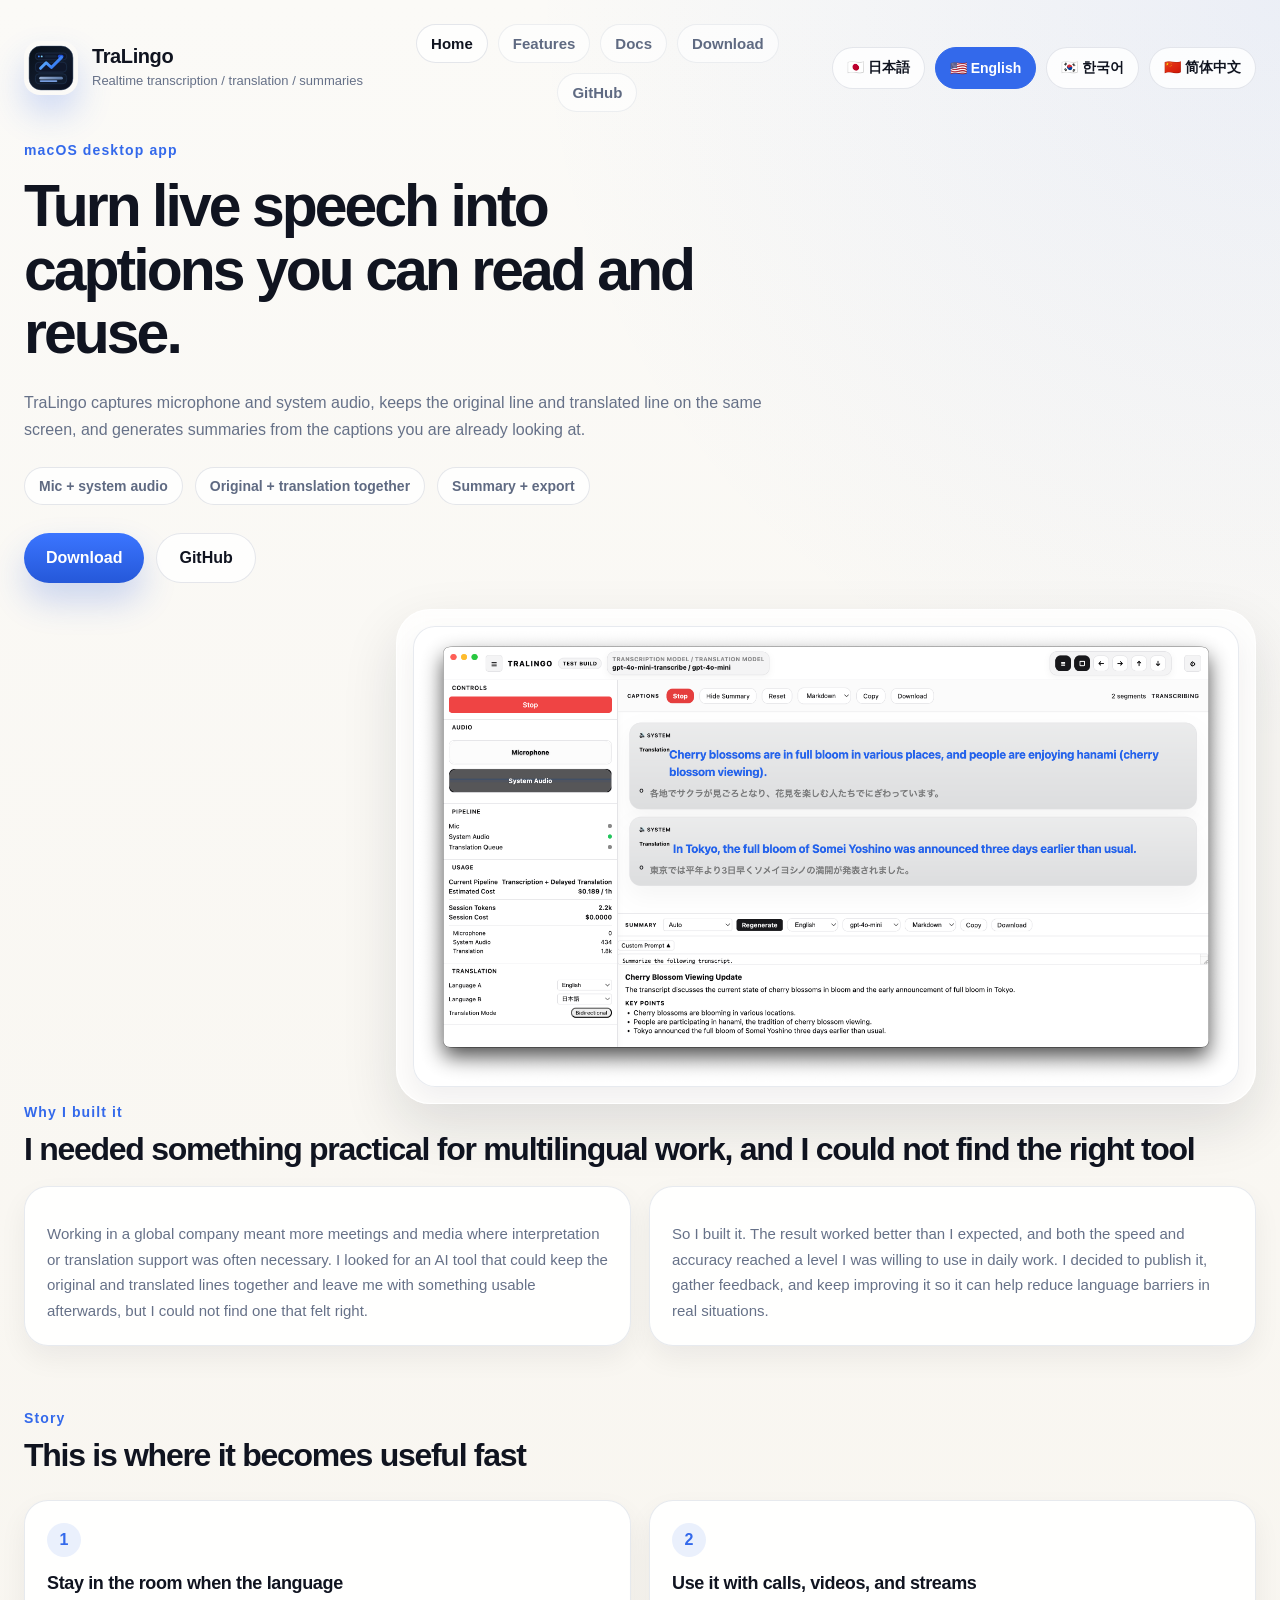
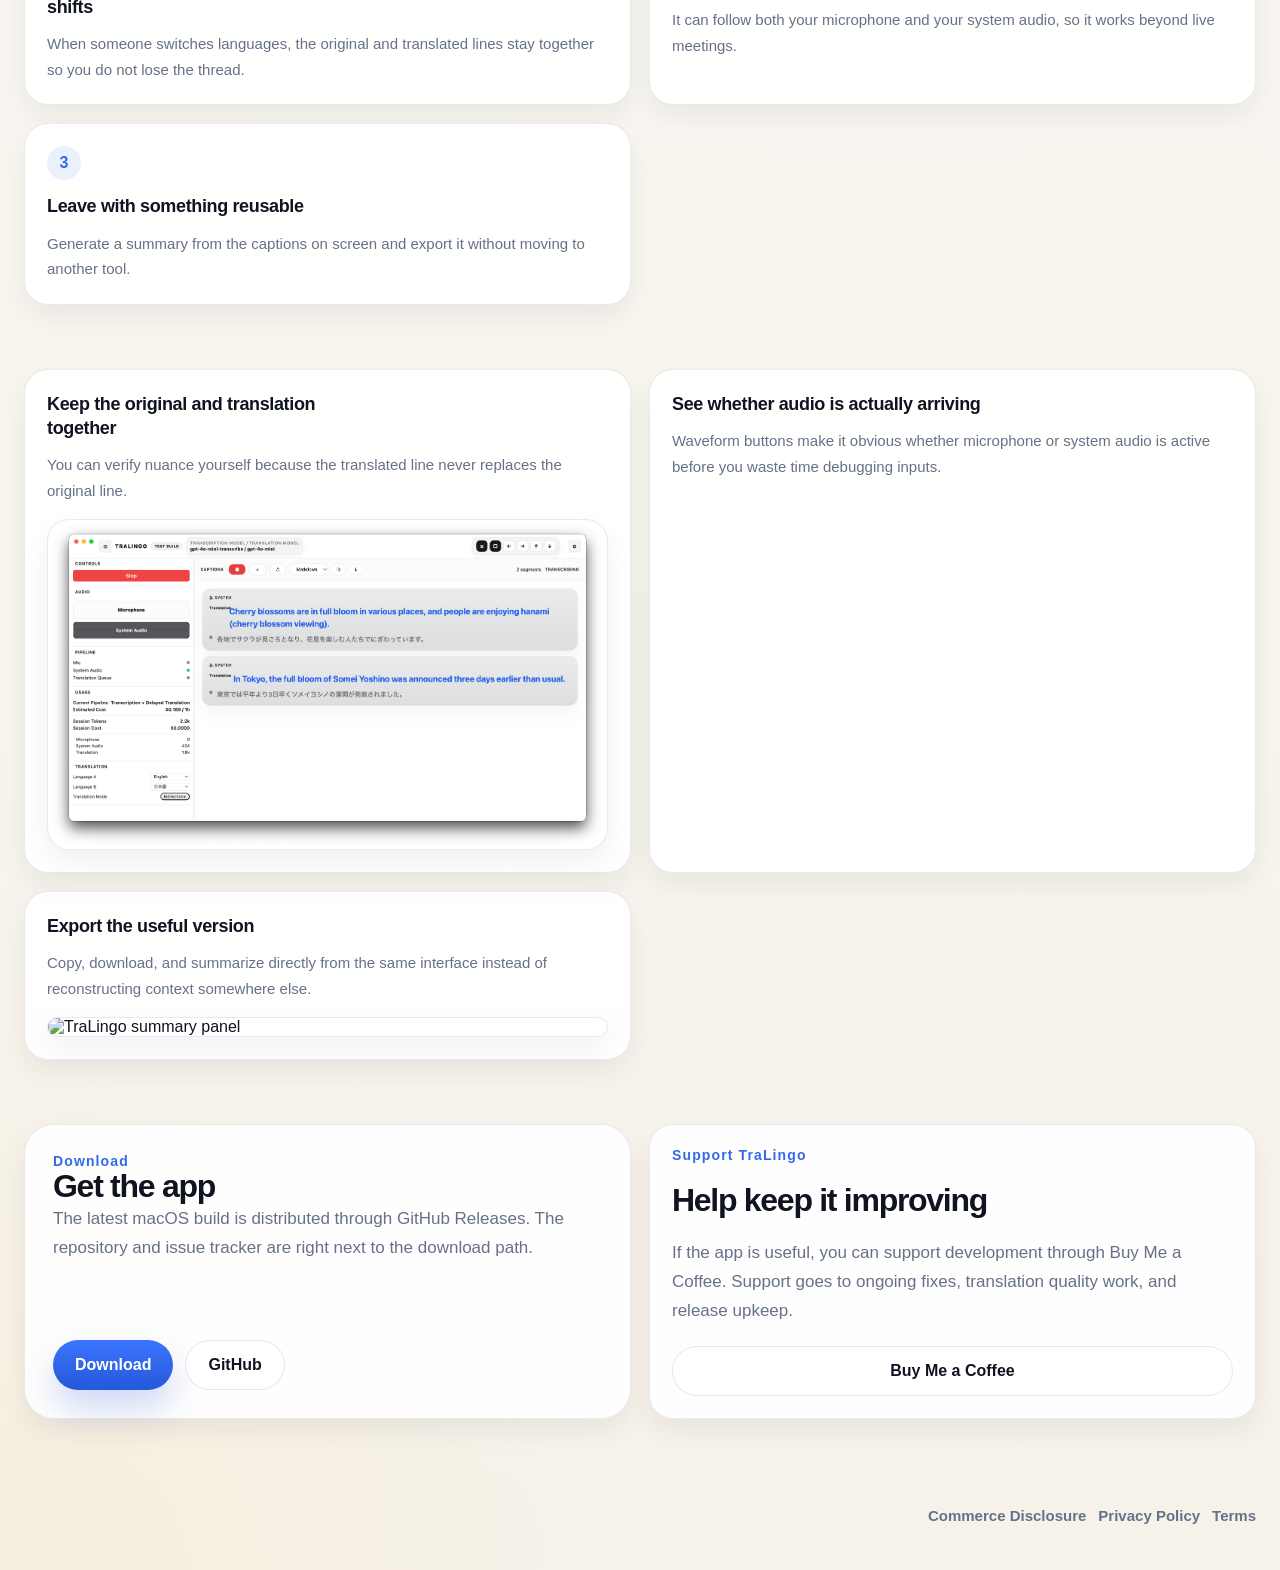
==== commit 9603cd9b: "docs: expand setup guide and screenshots" ====
--- a/site/index.html
+++ b/site/index.html
@@ -58,7 +58,7 @@
 
         <div class="hero-shot" aria-label="TraLingo UI preview">
           <figure class="screenshot-frame">
-            <img class="screenshot-image" src="./assets/screenshots/home-main.png" alt="TraLingo home screen" />
+            <img class="screenshot-image zoomable-image" src="./assets/screenshots/home-main&summary.png" alt="TraLingo home screen" />
           </figure>
         </div>
       </section>
--- a/site/styles.css
+++ b/site/styles.css
@@ -677,6 +677,13 @@
   margin-top: 16px;
 }
 
+.shot-caption {
+  padding: 12px 14px 14px;
+  font-size: 13px;
+  line-height: 1.6;
+  color: var(--muted);
+}
+
 .screenshot-image {
   display: block;
   width: 100%;
@@ -689,6 +696,41 @@
 .inline-shot:hover .screenshot-image,
 .shot-gallery-card:hover .screenshot-image {
   transform: scale(1.18);
+}
+
+.lightbox {
+  position: fixed;
+  inset: 0;
+  display: none;
+  align-items: center;
+  justify-content: center;
+  padding: 28px;
+  background: rgba(10, 15, 26, 0.52);
+  backdrop-filter: blur(10px);
+  z-index: 1000;
+  pointer-events: none;
+}
+
+.lightbox.open {
+  display: flex;
+}
+
+.lightbox-frame {
+  width: min(1200px, calc(100vw - 80px));
+  max-height: calc(100vh - 80px);
+  padding: 18px;
+  border-radius: 28px;
+  background: rgba(255, 255, 255, 0.94);
+  border: 1px solid rgba(255, 255, 255, 0.92);
+  box-shadow: 0 28px 80px rgba(8, 12, 20, 0.26);
+}
+
+.lightbox-frame img {
+  width: 100%;
+  height: auto;
+  max-height: calc(100vh - 116px);
+  object-fit: contain;
+  border-radius: 16px;
 }
 
 .site-footer {
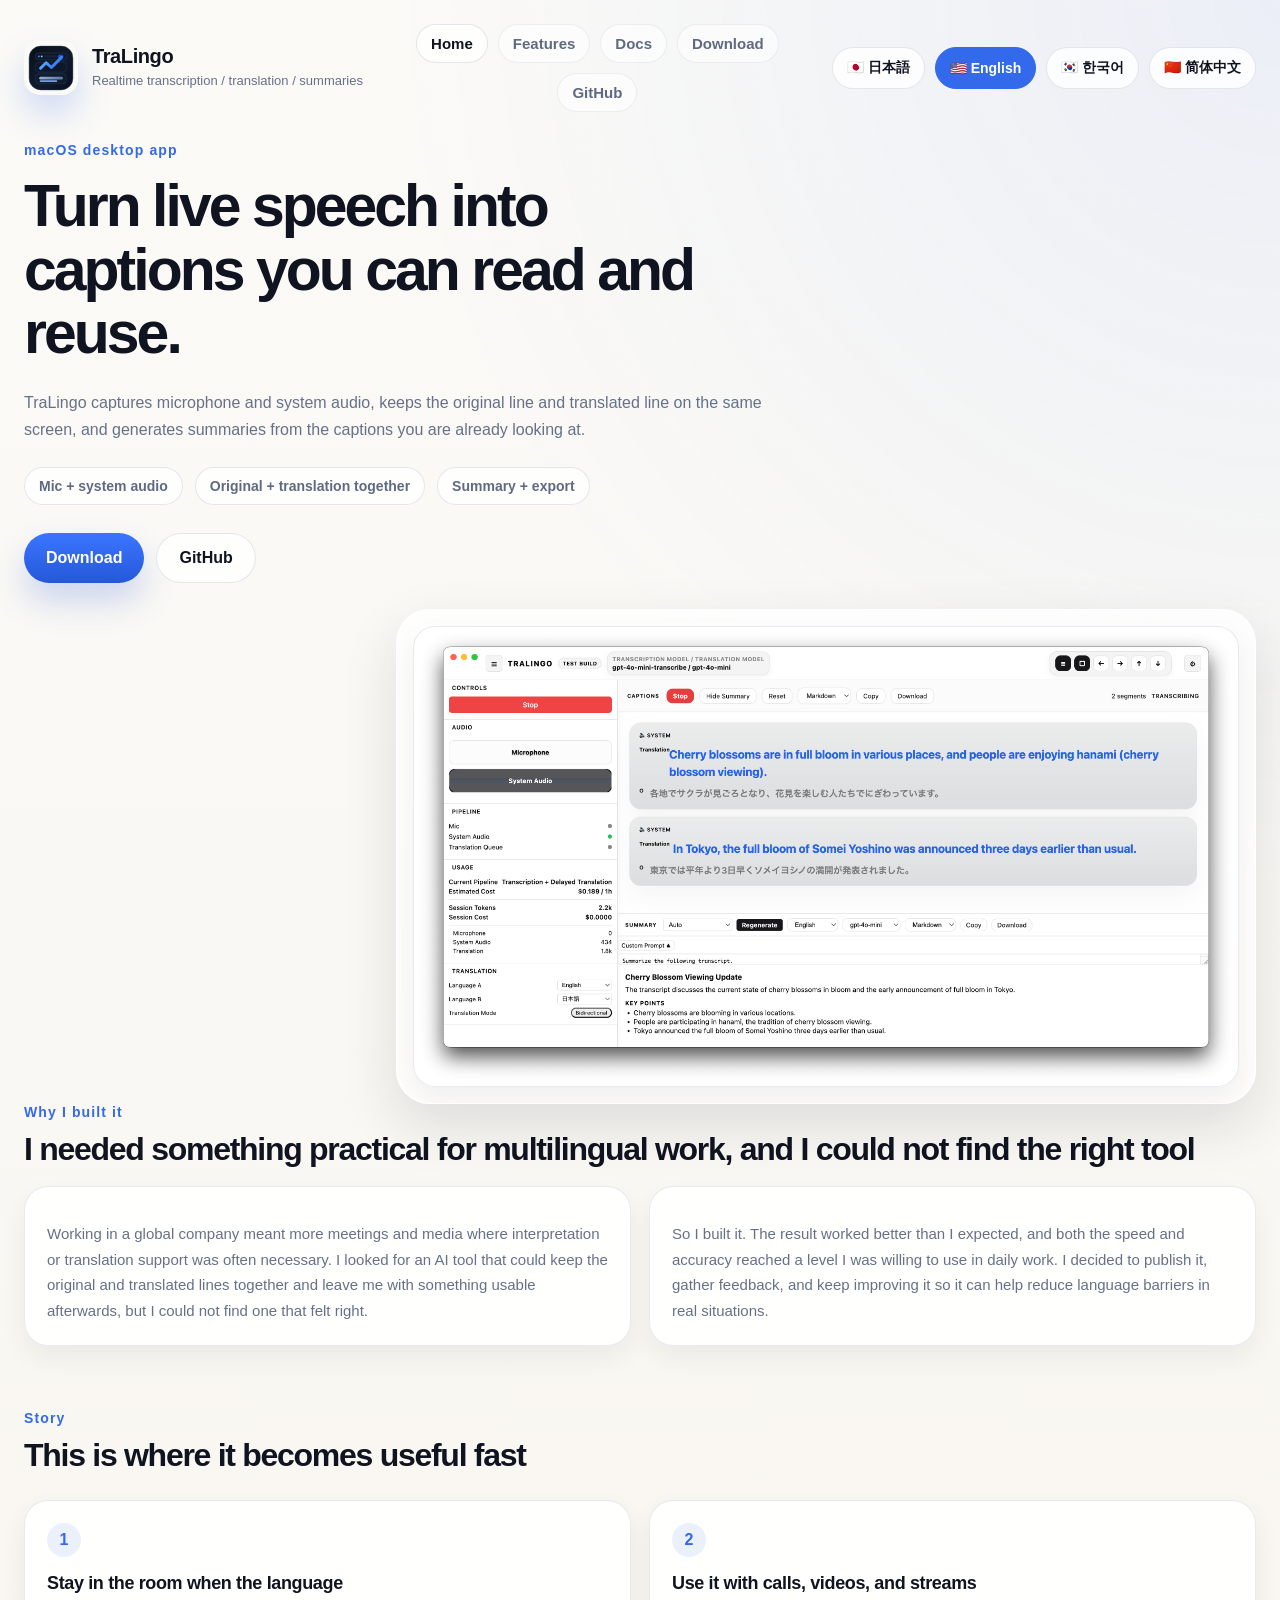
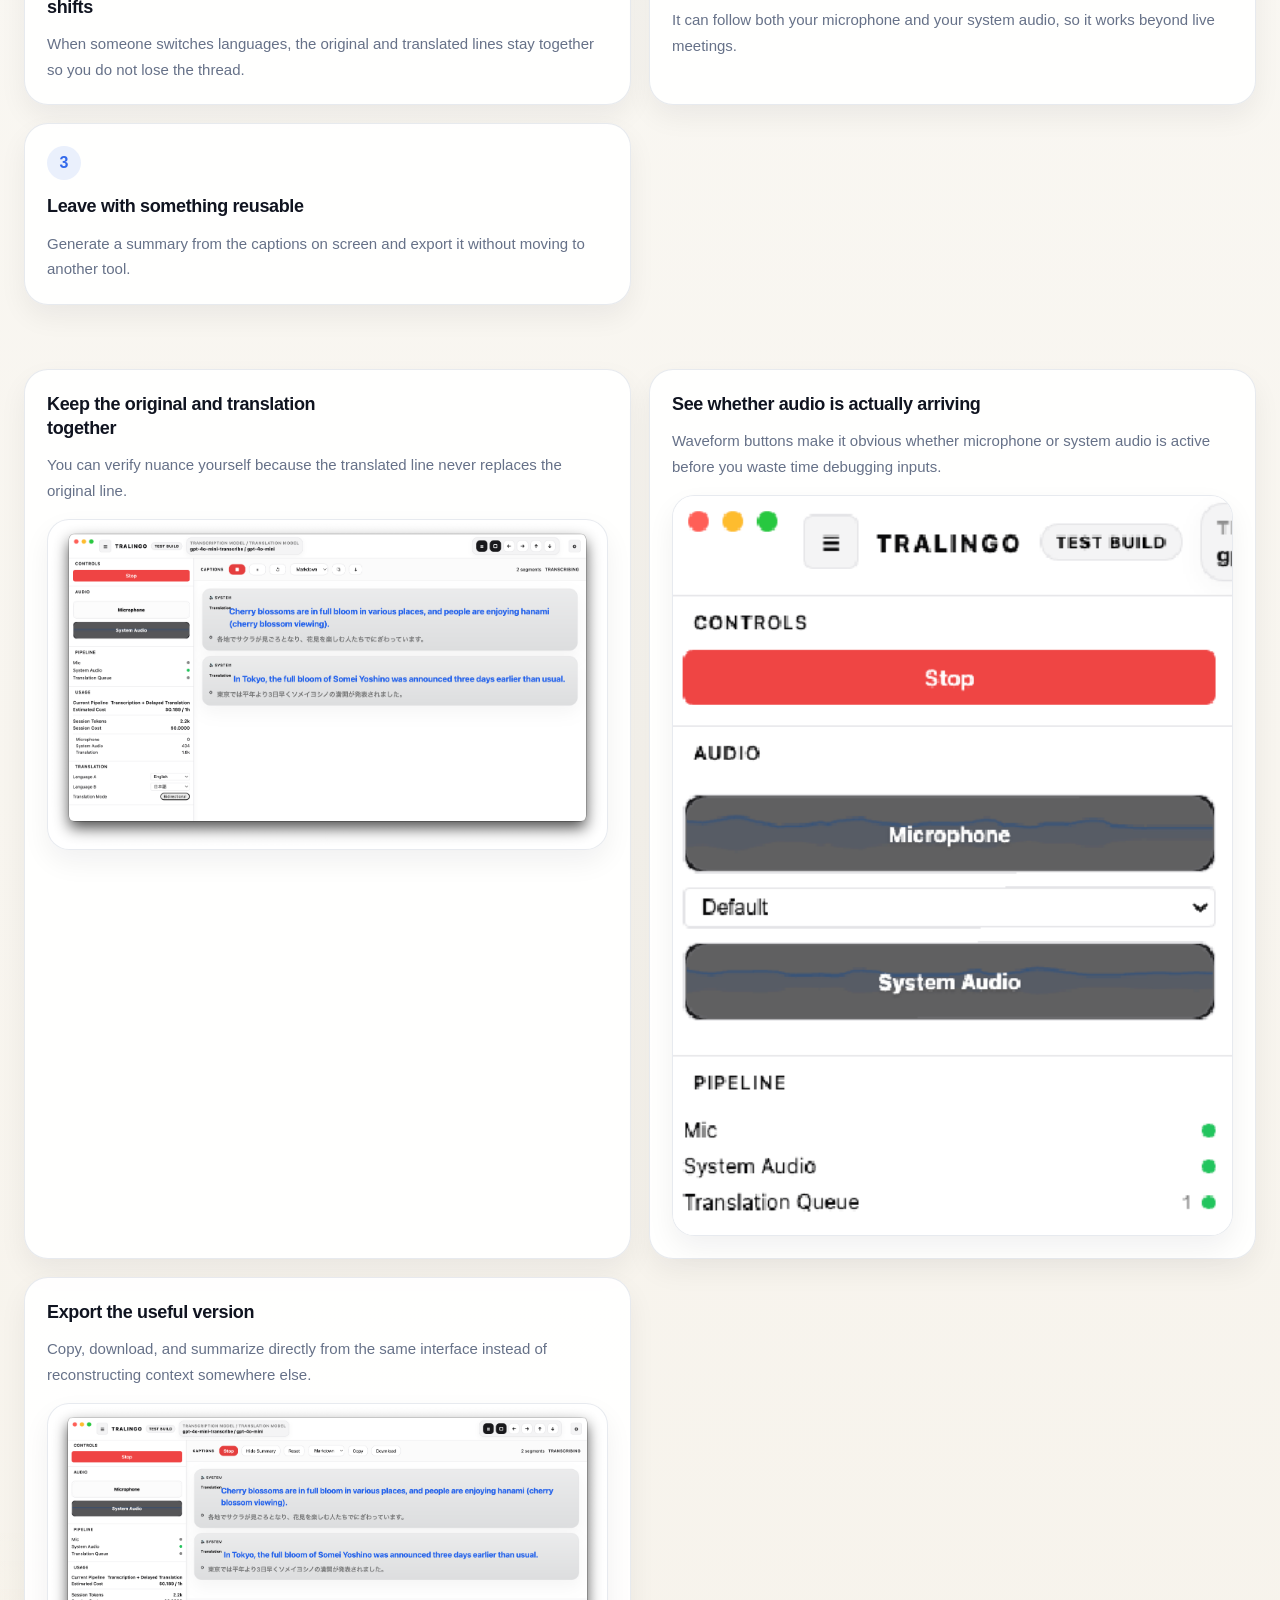
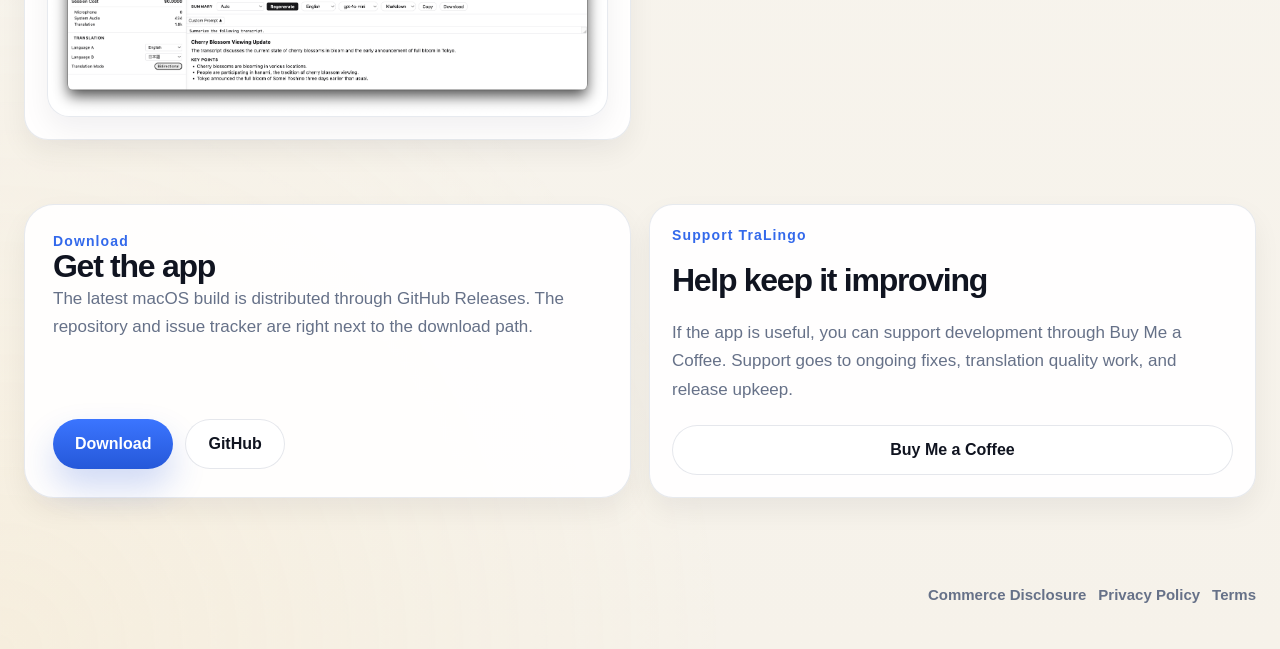
==== commit 8297b24b: "docs: finalize public site screenshots and modal viewer" ====
--- a/site/index.html
+++ b/site/index.html
@@ -108,18 +108,21 @@
           <h3 data-i18n="home_feature_1_title"></h3>
           <p data-i18n="home_feature_1_body"></p>
           <figure class="inline-shot">
-            <img class="screenshot-image" src="./assets/screenshots/home-live-translation.png" alt="TraLingo realtime transcription and translation" />
+            <img class="screenshot-image zoomable-image" src="./assets/screenshots/home-live-translation.png" alt="TraLingo realtime transcription and translation" />
           </figure>
         </article>
         <article class="feature-card">
           <h3 data-i18n="home_feature_2_title"></h3>
           <p data-i18n="home_feature_2_body"></p>
+          <figure class="inline-shot">
+            <img class="screenshot-image zoomable-image" src="./assets/screenshots/waveform.png" alt="TraLingo waveform buttons" />
+          </figure>
         </article>
         <article class="feature-card">
           <h3 data-i18n="home_feature_3_title"></h3>
           <p data-i18n="home_feature_3_body"></p>
           <figure class="inline-shot">
-            <img class="screenshot-image" src="./assets/screenshots/home-summary.png" alt="TraLingo summary panel" />
+            <img class="screenshot-image zoomable-image" src="./assets/screenshots/home-main&summary.png" alt="TraLingo summary panel" />
           </figure>
         </article>
       </section>
--- a/site/styles.css
+++ b/site/styles.css
@@ -688,14 +688,15 @@
   display: block;
   width: 100%;
   height: auto;
-  transition: transform 220ms ease, box-shadow 220ms ease;
+  cursor: zoom-in;
+  transition: transform 180ms ease, box-shadow 180ms ease;
   transform-origin: center center;
 }
 
 .screenshot-frame:hover .screenshot-image,
 .inline-shot:hover .screenshot-image,
 .shot-gallery-card:hover .screenshot-image {
-  transform: scale(1.18);
+  transform: translateY(-1px);
 }
 
 .lightbox {
@@ -708,7 +709,7 @@
   background: rgba(10, 15, 26, 0.52);
   backdrop-filter: blur(10px);
   z-index: 1000;
-  pointer-events: none;
+  cursor: zoom-out;
 }
 
 .lightbox.open {
@@ -716,6 +717,7 @@
 }
 
 .lightbox-frame {
+  position: relative;
   width: min(1200px, calc(100vw - 80px));
   max-height: calc(100vh - 80px);
   padding: 18px;
@@ -731,6 +733,21 @@
   max-height: calc(100vh - 116px);
   object-fit: contain;
   border-radius: 16px;
+}
+
+.lightbox-close {
+  position: absolute;
+  top: 12px;
+  right: 12px;
+  width: 36px;
+  height: 36px;
+  border: 1px solid rgba(44, 62, 102, 0.12);
+  border-radius: 999px;
+  background: rgba(255, 255, 255, 0.92);
+  color: var(--text);
+  font-size: 22px;
+  line-height: 1;
+  cursor: pointer;
 }
 
 .site-footer {
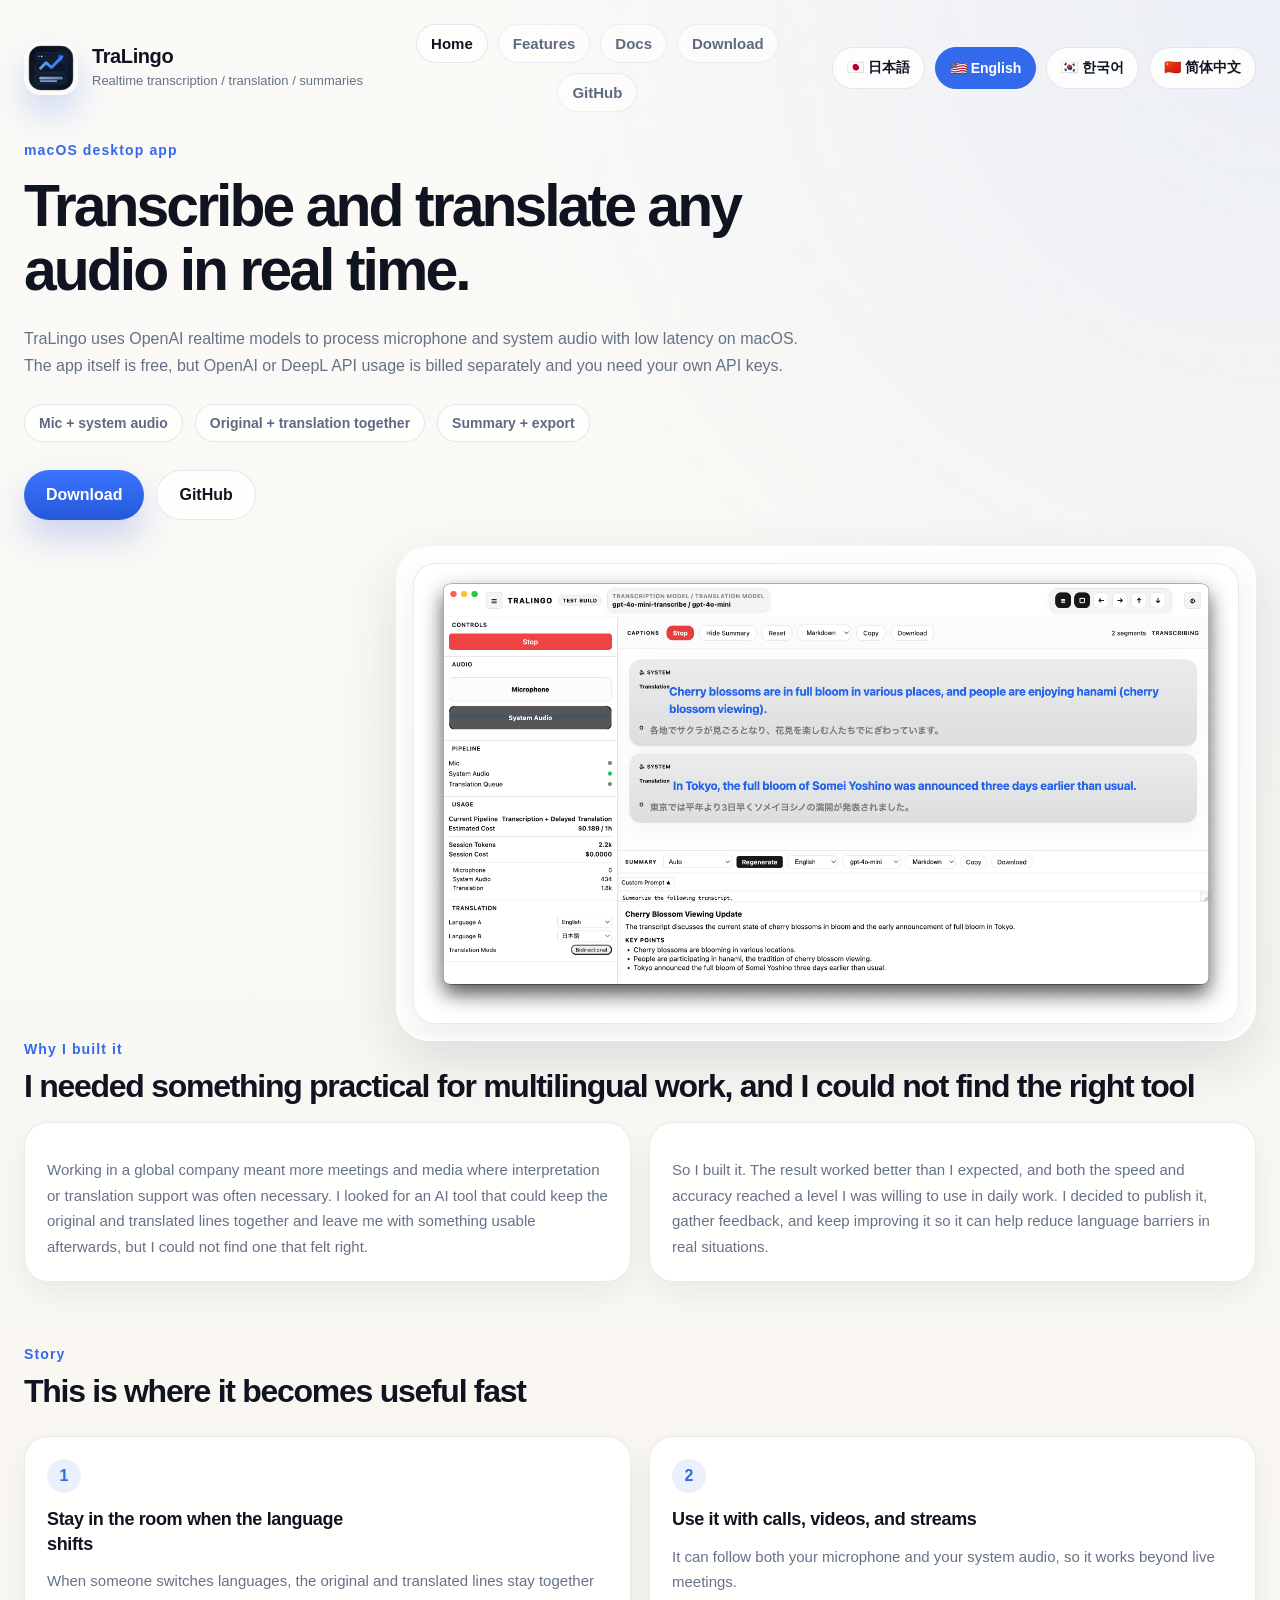
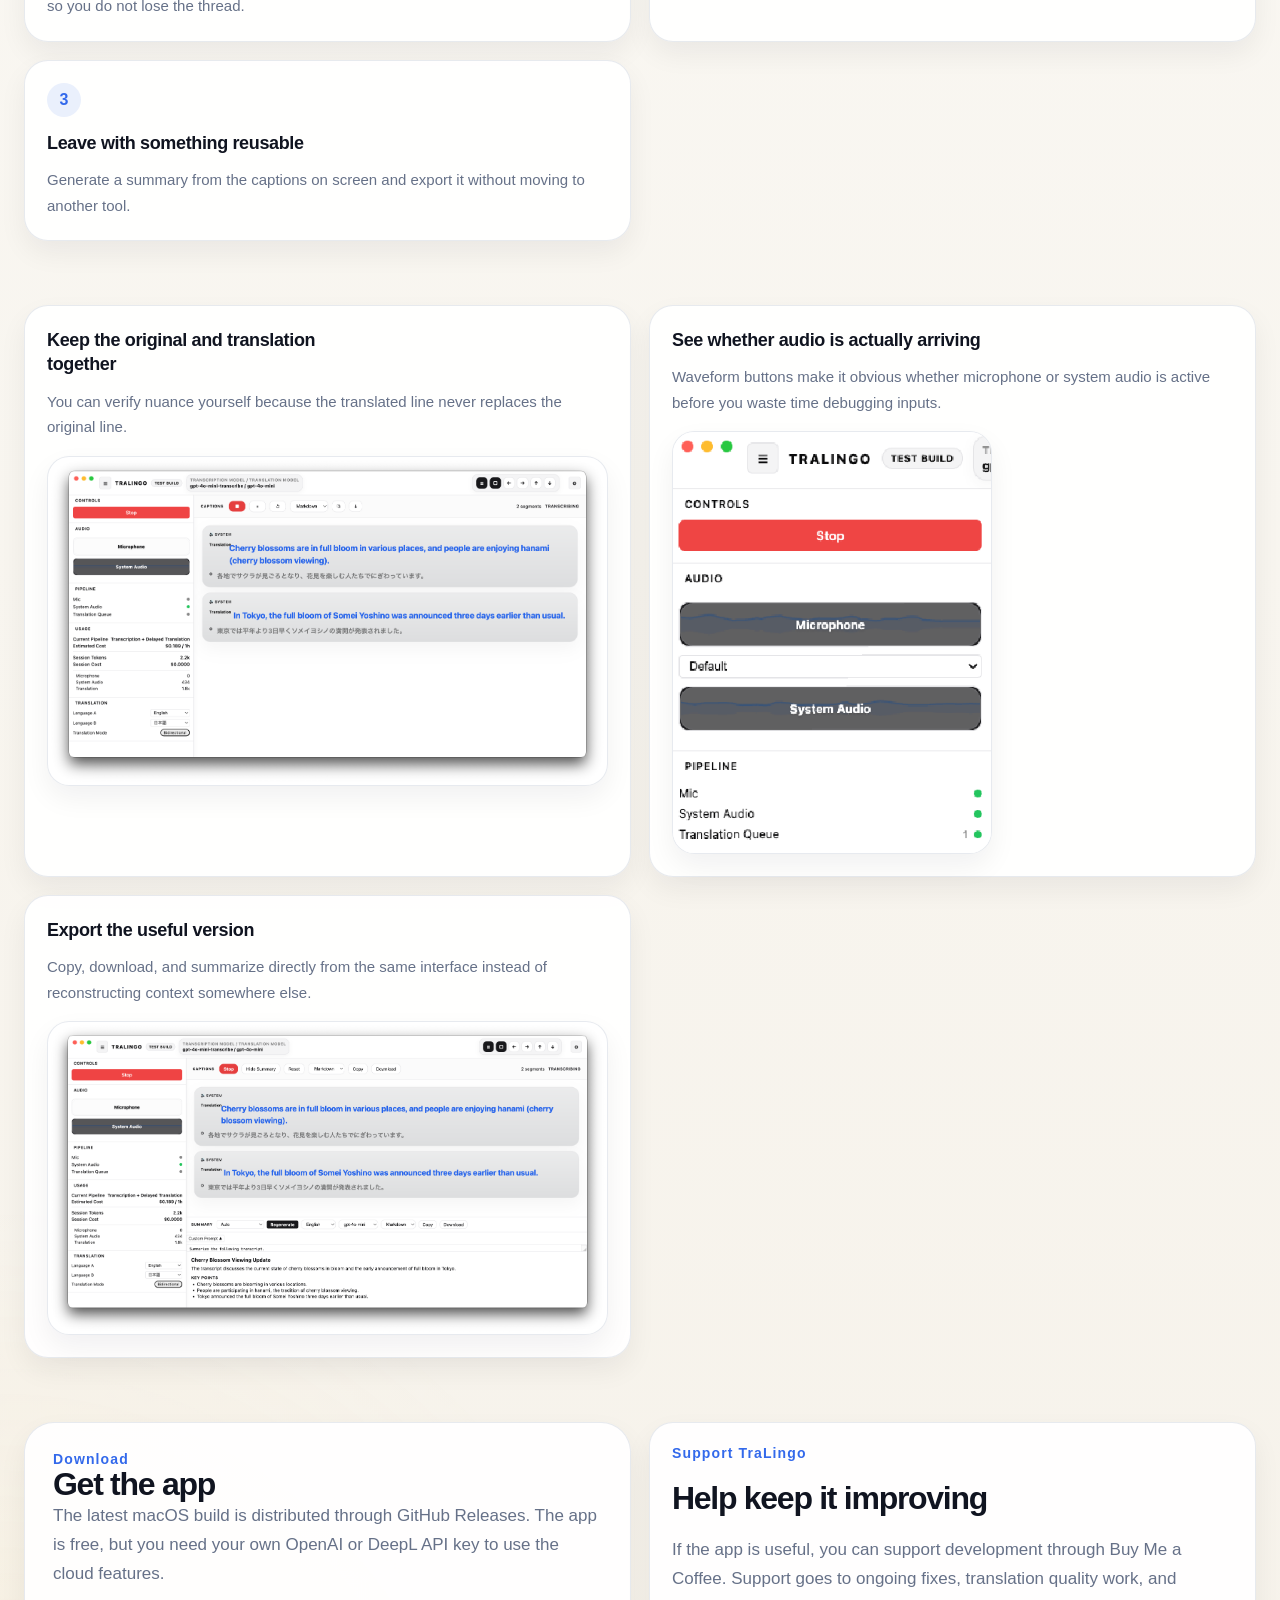
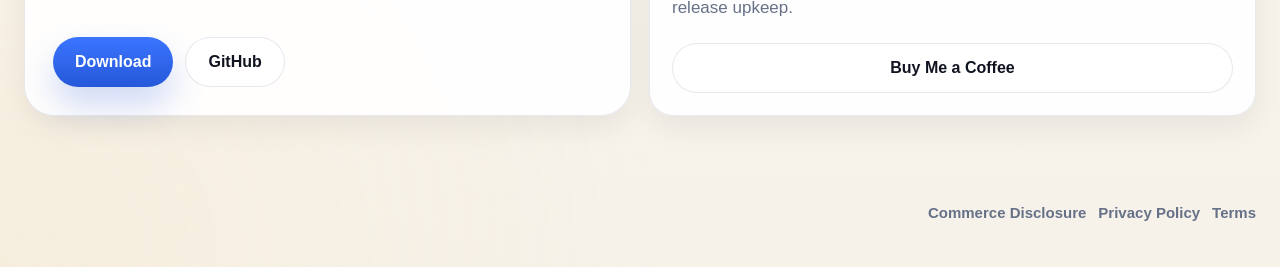
==== commit fb89171d: "docs: improve public onboarding and screenshots" ====
--- a/site/index.html
+++ b/site/index.html
@@ -114,7 +114,7 @@
         <article class="feature-card">
           <h3 data-i18n="home_feature_2_title"></h3>
           <p data-i18n="home_feature_2_body"></p>
-          <figure class="inline-shot">
+          <figure class="inline-shot inline-shot--compact">
             <img class="screenshot-image zoomable-image" src="./assets/screenshots/waveform.png" alt="TraLingo waveform buttons" />
           </figure>
         </article>
--- a/site/styles.css
+++ b/site/styles.css
@@ -677,6 +677,10 @@
   margin-top: 16px;
 }
 
+.inline-shot--compact {
+  max-width: 320px;
+}
+
 .shot-caption {
   padding: 12px 14px 14px;
   font-size: 13px;
@@ -720,7 +724,7 @@
   position: relative;
   width: min(1200px, calc(100vw - 80px));
   max-height: calc(100vh - 80px);
-  padding: 18px;
+  padding: 54px 18px 18px;
   border-radius: 28px;
   background: rgba(255, 255, 255, 0.94);
   border: 1px solid rgba(255, 255, 255, 0.92);
@@ -750,6 +754,32 @@
   cursor: pointer;
 }
 
+.lightbox-nav {
+  position: absolute;
+  top: 50%;
+  transform: translateY(-50%);
+  width: 48px;
+  height: 48px;
+  border: 1px solid rgba(44, 62, 102, 0.12);
+  border-radius: 999px;
+  background: rgba(255, 255, 255, 0.92);
+  color: var(--text);
+  font-size: 28px;
+  line-height: 1;
+  cursor: pointer;
+  display: inline-flex;
+  align-items: center;
+  justify-content: center;
+}
+
+.lightbox-prev {
+  left: 16px;
+}
+
+.lightbox-next {
+  right: 16px;
+}
+
 .site-footer {
   display: flex;
   justify-content: flex-end;
